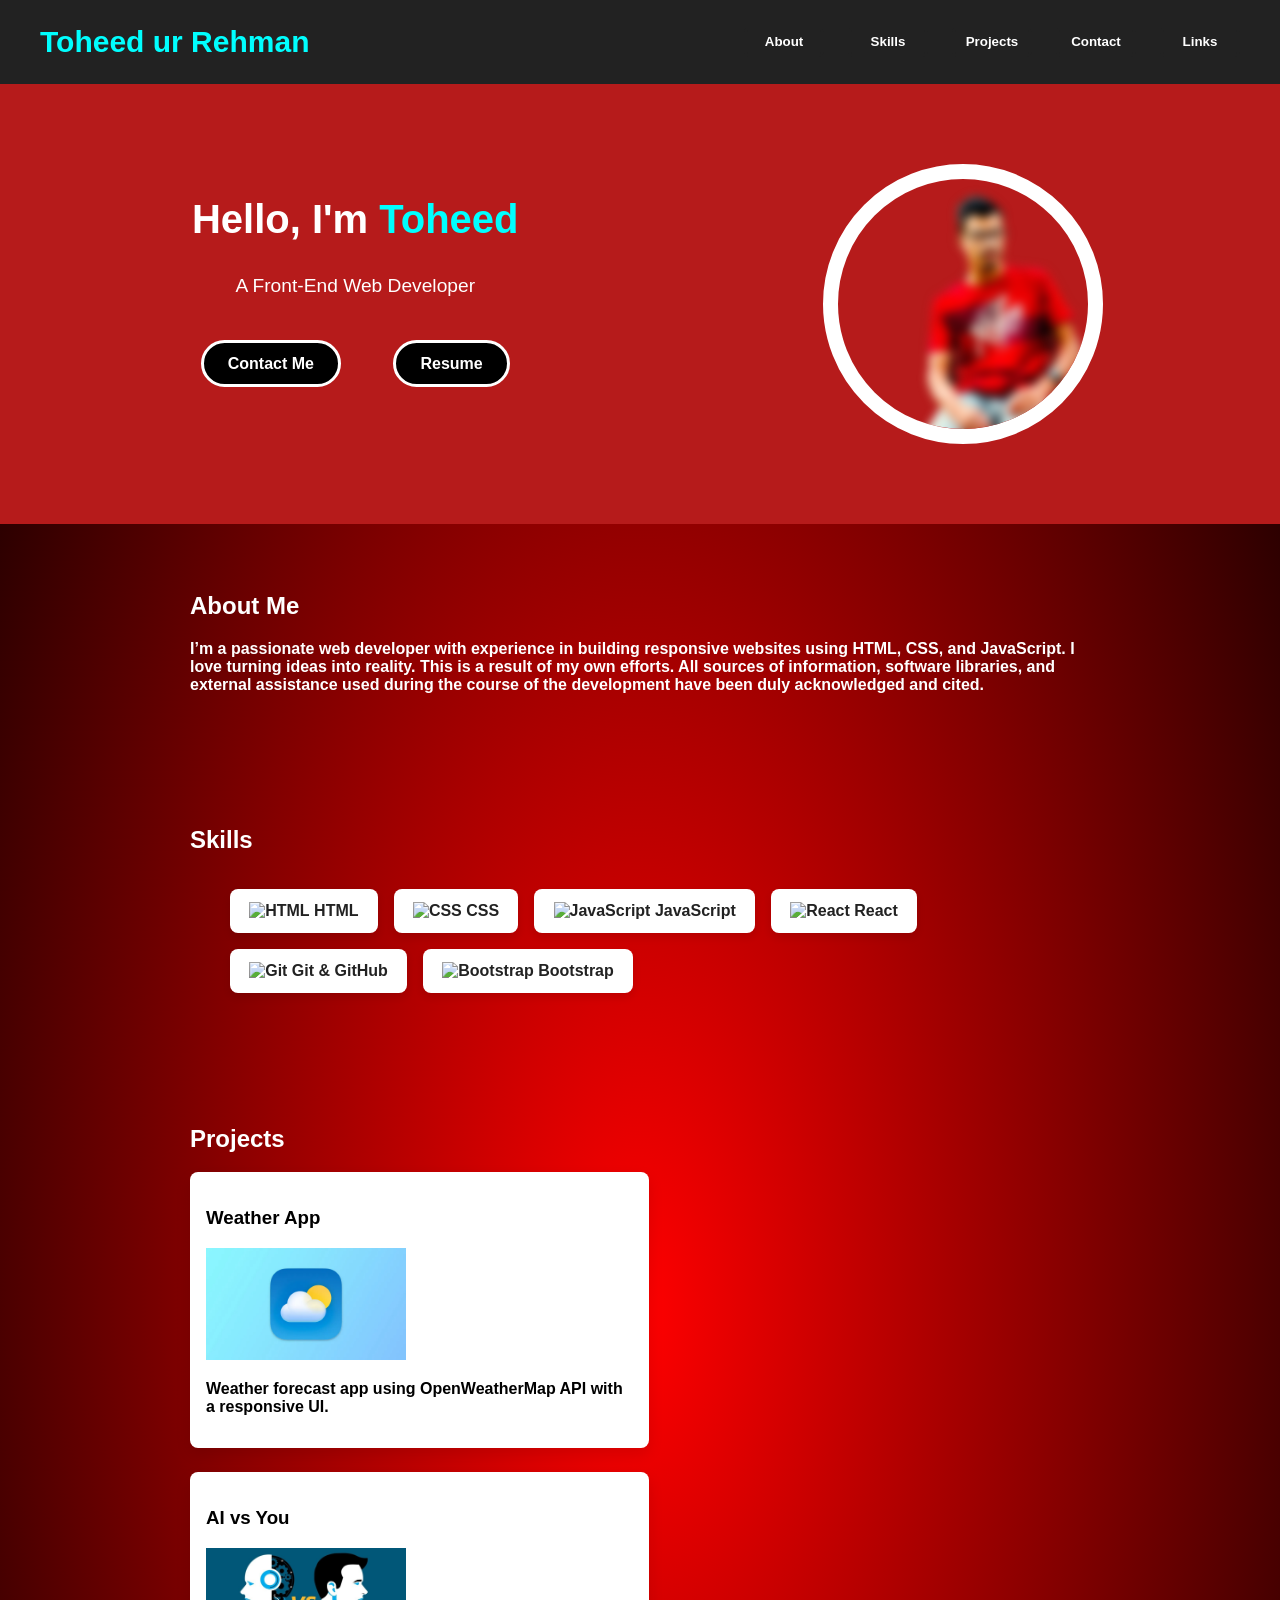
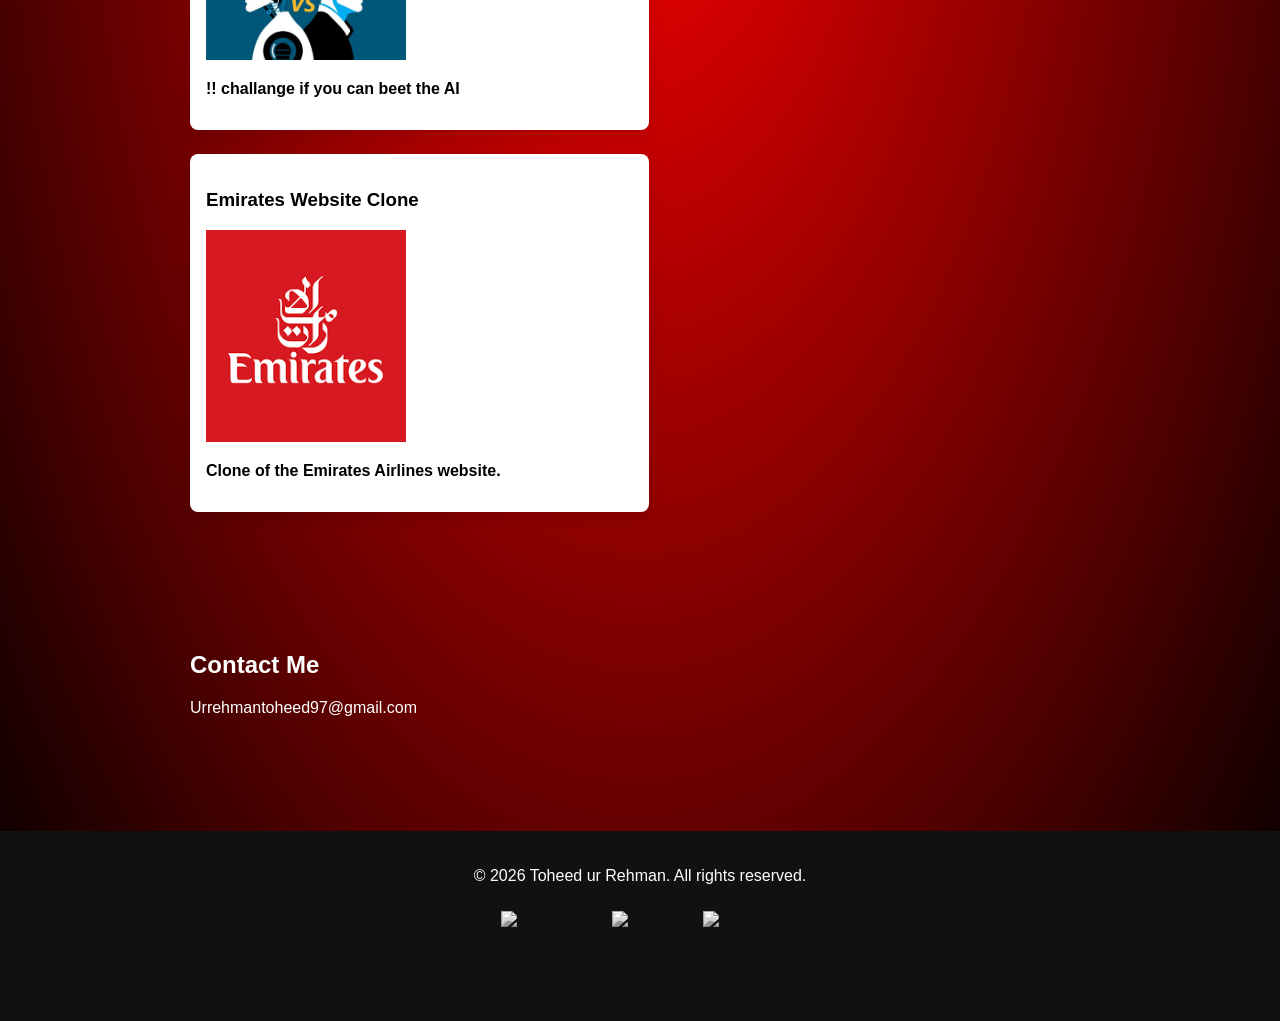
==== portfolio.html @ beaa8ba2 "Portfolio created" ====
<!DOCTYPE html>
<html lang="en">
  <head>
    <meta charset="UTF-8" />
    <link rel="shortcut icon" type="x-icon" href="T-logo.jpg" />
    <meta name="viewport" content="width=device-width, initial-scale=1.0" />
    <link rel="Stylesheet" href="portfolio.css" />
    <title>Toheed-Portfolio</title>
  </head>
  <body>
    <header>
      <nav class="container">
        <h2 class="name">Toheed ur Rehman</h2>
        <ul>
          <li><button onclick="scrollToSection('about')">About</button></li>
          <li>
            <button onclick="scrollToSection('skills')">Skills</button>
          </li>
          <li>
            <button onclick="scrollToSection('projects')">Projects</button>
          </li>
          <li><button onclick="scrollToSection('contact')">Contact</button></li>
          <li>
            <button onclick="scrollToSection('links')">Links</button>
          </li>
        </ul>
      </nav>
    </header>
    <section class="hero fade-in">
      <div class="title">
        <h2>Hello, I'm <span class="highlight">Toheed</span></h2>
        <p>A Front-End Web Developer</p>
        <div class="button-group">
          <button class="cta-button" onclick="scrollToSection('contact')">
            Contact Me
          </button>
          <button
            onclick="window.open('Toheed-Resume.pdf');"
            target="_blank"
            class="resume-button"
          >
            Resume
          </button>
        </div>
      </div>
      <div class="photo-wraper">
        <div class="photo">
          <img src="photo-portfolio-removebg-preview.png" alt="photo" />
        </div>
      </div>
    </section>

    <section id="about" class="section fade-in">
      <h2>About Me</h2>
      <p>
        I’m a passionate web developer with experience in building responsive
        websites using HTML, CSS, and JavaScript. I love turning ideas into
        reality. This is a result of my own efforts. All sources of information,
        software libraries, and external assistance used during the course of
        the development have been duly acknowledged and cited.
      </p>
    </section>
    <section id="skills" class="section fade-in">
      <h2>Skills</h2>
      <ul class="skills-list">
        <li>
          <img
            src="https://cdn.jsdelivr.net/gh/devicons/devicon/icons/html5/html5-original.svg"
            alt="HTML"
            width="40"
          />
          HTML
        </li>
        <li>
          <img
            src="https://cdn.jsdelivr.net/gh/devicons/devicon/icons/css3/css3-original.svg"
            alt="CSS"
            width="40"
          />
          CSS
        </li>
        <li>
          <img
            src="https://cdn.jsdelivr.net/gh/devicons/devicon/icons/javascript/javascript-original.svg"
            alt="JavaScript"
            width="40"
          />
          JavaScript
        </li>
        <li>
          <img
            src="https://cdn.jsdelivr.net/gh/devicons/devicon/icons/react/react-original.svg"
            alt="React"
            width="40"
          />
          React
        </li>
        <li>
          <img
            src="https://cdn.jsdelivr.net/gh/devicons/devicon/icons/git/git-original.svg"
            alt="Git"
            width="40"
          />
          Git & GitHub
        </li>
        <li>
          <img
            src="https://cdn.jsdelivr.net/gh/devicons/devicon/icons/bootstrap/bootstrap-plain.svg"
            alt="Bootstrap"
            width="40"
          />
          Bootstrap
        </li>
      </ul>
    </section>

    <section id="projects" class="section fade-in">
      <h2>Projects</h2>

      <div class="project-card">
        <h3>Weather App</h3>
        <a href="https://fes-official.github.io/weather-app.github.io/">
          <img
            src="Apple-Weather-app.webp"
            alt="Weather App Screenshot"
            width="200"
          />
        </a>
        <p>
          Weather forecast app using OpenWeatherMap API with a responsive UI.
        </p>
      </div>
      <div class="project-card">
        <h3>AI vs You</h3>
        <a href="https://fes-official.github.io/AI-vs-You.github.io/game.html">
          <img src="AI-vs-You.jpg" alt="Weather App Screenshot" width="200" />
        </a>
        <p>!! challange if you can beet the AI</p>
      </div>
      <div class="project-card">
        <h3>Emirates Website Clone</h3>
        <a href="https://fes-official.github.io/Emirates-Clone/Emirates.html">
          <img
            src="logo-emirates.png"
            alt="Emirates Website Clone Screenshot"
            width="200"
          />
        </a>
        <p>Clone of the Emirates Airlines website.</p>
      </div>
    </section>

    <section id="contact" class="section fade-in">
      <h2>Contact Me</h2>
      <p class="email">Urrehmantoheed97@gmail.com</p>
    </section>
    <footer>
      <p>
        &copy; <span class="year"></span> Toheed ur Rehman. All rights reserved.
      </p>
      <section id="links">
        <a
          href="https://www.instagram.com/toheedurrehma/"
          target="_blank"
          class="social-icon"
        >
          <img
            src="https://cdn-icons-png.flaticon.com/512/2111/2111463.png"
            alt="Instagram"
          />
        </a>
        <a
          href="https://github.com/FES-Official"
          target="_blank"
          class="social-icon"
        >
          <img
            src="https://cdn-icons-png.flaticon.com/512/733/733553.png"
            alt="GitHub"
          />
        </a>
        <a
          href="https://www.linkedin.com/in/toheed-ur-rehman-43b91023a/"
          target="_blank"
          class="social-icon"
        >
          <img
            src="https://cdn-icons-png.flaticon.com/512/174/174857.png"
            alt="LinkedIn"
          />
        </a>
      </section>
    </footer>
  </body>
  <script src="Portfolio.js"></script>
</html>
---- portfolio.css ----
/* General Styling */
body {
  margin: 0;
  padding: 0;
  font-family: "Segoe UI", sans-serif;
  background: radial-gradient(red, black);
  color: white;
  scroll-behavior: smooth;
}

.container {
  max-width: 1200px;
  margin: auto;
  padding: 0 1rem;
}
.container .name {
  font-size: 30px;
  color: aqua;
}
header {
  background: #222;
  color: #fff;
}
.photo img {
  width: 100%;
  height: 100%;
  object-fit: cover;
  filter: blur(5px);
  transition: all 0.5s ease;
}
#about p {
  font-weight: 600;
}
.photo img:hover {
  transform: scale(1.1);
  filter: blur(0px) brightness(110%) drop-shadow(1px 1px 10px white);
}
.photo-wraper {
  width: 250px;
  height: 250px;
  border: 15px solid white;
  overflow: hidden;
  border-radius: 50%;
  position: relative;
}

nav {
  display: flex;
  justify-content: space-between;
  align-items: center;
}

nav ul {
  display: flex;
  gap: 1.5rem;
  list-style: none;
}
nav ul li button {
  width: 80px;
  height: 30px;
  background-color: #222;
  border: 3px solid #222;
  border-radius: 5px;
  cursor: pointer;
  color: white;
  transition: all 0.5s ease;
  font-weight: 550;
}
nav ul li button:hover {
  border-bottom: 3px solid red;
}

nav a:hover {
  color: #61dafb;
}

/* Hero Section */
.hero {
  text-align: center;
  padding: 5rem 2rem;
  display: flex;
  justify-content: space-around;
  background: #b61b1b;
  color: white;
}

.hero h2 {
  font-size: 2.5rem;
  animation: fadeUp 1s ease-out;
}

.highlight {
  color: aqua;
}

.hero p {
  font-size: 1.2rem;
  margin-top: 0.5rem;
}

.hero button {
  margin: 1.5rem;
  padding: 0.7rem 1.5rem;
  background: black;
  border: 3px solid white;
  color: white;
  font-weight: 600;
  border-radius: 30px;
  font-size: 1rem;
  cursor: pointer;
  position: relative;
  overflow: hidden;
  transition: all 0.5s ease;
}
.cta-button {
  z-index: 1;
}
.cta-button::before {
  content: "";
  width: 0%;
  height: 100%;
  position: absolute;
  top: 0px;
  left: 0px;
  background-color: white;
  transition: all 0.5s ease;
  z-index: -1;
}
.cta-button::after {
  content: "";
  width: 0%;
  height: 100%;
  position: absolute;
  top: 0px;
  right: 0px;
  background-color: white;
  transition: all 0.5s ease;
  z-index: -1;
}
.cta-button:hover {
  color: black;
}
.hero button:hover::before {
  width: 50%;
}
.hero button:hover::after {
  width: 50%;
}
.resume-button {
  position: relative;
  z-index: 1;
}
.resume-button:hover {
  color: black;
}
.resume-button::before {
  content: "";
  width: 0%;
  height: 100%;
  position: absolute;
  top: 0px;
  left: 0px;
  background-color: white;
  transition: all 0.5s ease;
  z-index: -1;
}
.resume-button::after {
  content: "";
  width: 0%;
  height: 100%;
  position: absolute;
  top: 0px;
  right: 0px;
  background-color: white;
  transition: all 0.5s ease;
  z-index: -1;
}
.resume-button:hover::before {
  width: 50%;
}
.resume-button:hover::after {
  width: 50%;
}
/* Sections */
.section {
  padding: 3rem 2rem;
  max-width: 900px;
  margin: auto;
}

/* Skills */
.skills-list {
  display: flex;
  flex-wrap: wrap;
  gap: 1rem;
  padding-top: 1rem;
}

.footer-links {
  margin-bottom: 15px;
}

.footer-links h3 {
  margin-bottom: 10px;
}
.footer-links ul {
  list-style: none;
  padding: 0;
}

.footer-links ul li {
  display: inline;
  margin: 0 10px;
}

.footer-links ul li a {
  color: #00bcd4;
  text-decoration: none;
}

.footer-links ul li a:hover {
  text-decoration: underline;
}
.skills-list li {
  background: #fff;
  box-shadow: 0 4px 8px rgba(0, 0, 0, 0.1);
  padding: 0.8rem 1.2rem;
  font-weight: 600;
  color: #222;
  list-style-type: none;
  border-radius: 8px;
  transition: transform 0.3s;
}

.skills-list li:hover {
  transform: scale(1.1);
}

/* Projects */
.project-card {
  background: white;
  width: 427px;
  color: black;
  margin-bottom: 1.5rem;
  padding: 1rem;
  border-radius: 8px;
  box-shadow: 0 6px 15px rgba(0, 0, 0, 0.1);
  transition: transform 0.4s;
}
.project-card p {
  font-weight: 600;
}
.project-card:hover {
  transform: translateY(-5px);
}

/* Contact */
.email-button {
  display: inline-block;
  padding: 12px 24px;
  background: linear-gradient(135deg, #6e8efb, #a777e3);
  color: white;
  font-size: 1.1rem;
  text-decoration: none;
  border-radius: 8px;
  box-shadow: 0 4px 15px rgba(0, 0, 0, 0.2);
  transition: transform 0.3s ease, box-shadow 0.3s ease;
  animation: pulse 2s infinite;
}
@keyframes pulse {
  0% {
    transform: scale(1);
    box-shadow: 0 0 0 0 rgba(167, 119, 227, 0.7);
  }
  70% {
    transform: scale(1.05);
    box-shadow: 0 0 0 10px rgba(167, 119, 227, 0);
  }
  100% {
    transform: scale(1);
    box-shadow: 0 0 0 0 rgba(167, 119, 227, 0);
  }
}
.email-button:hover {
  transform: scale(1.05);
  box-shadow: 0 6px 20px rgba(0, 0, 0, 0.3);
}

@keyframes bounce {
  0%,
  100% {
    transform: translateY(0);
  }
  50% {
    transform: translateY(-8px);
  }
}

/* Footer */
footer {
  text-align: center;
  height: 150px;
  padding: 20px;
  background-color: #111;
  color: #fff;
  margin-top: 50px;
}

.links {
  margin-top: 10px;
  display: flex;
  justify-content: center;
  gap: 20px;
}
.links a {
  text-decoration: none;
}
.social-icon img {
  width: 30px;
  height: 30px;
  margin: 10px;
  transition: transform 0.3s ease, filter 0.3s ease;
  filter: grayscale(100%);
}
.social-icon {
  color: transparent;
}
.social-icon:hover img {
  transform: scale(1.2);
  filter: grayscale(0%) drop-shadow(0 0 5px rgba(255, 255, 255, 0.6));
}

/* Animations */

.fade-in {
  opacity: 0;
  transform: translateY(20px);
  animation: fadeIn 1s ease-out forwards;
  animation-delay: 0.2s;
}

@keyframes fadeIn {
  to {
    opacity: 1;
    transform: translateY(0);
  }
}

@keyframes fadeUp {
  from {
    opacity: 0;
    transform: translateY(40px);
  }
  to {
    opacity: 1;
    transform: translateY(0);
  }
}
/* ------------------------------------------Responcive------------------------------------------ */
@media (max-width: 680px) {
  nav ul {
    display: block;
  }
  .hero {
    display: block;
  }
  .title {
    position: relative;
    top: -74px;
  }
  .photo-wraper {
    left: auto;
  }
  .project-card {
    width: auto;
  }
}
@media (max-width: 768px) {
  nav ul {
    flex-direction: column;
    align-items: flex-start;
    gap: 0.5rem;
  }

  .hero {
    flex-direction: column-reverse;
    text-align: center;
  }

  .photo-wraper {
    text-align: center;
  }

  .title h2 {
    font-size: 1.5rem;
  }
}

@media (max-width: 480px) {
  nav ul {
    align-items: center;
  }

  .skills-list {
    grid-template-columns: repeat(auto-fit, minmax(100px, 1fr));
  }

  input,
  textarea {
    font-size: 1rem;
  }

  button {
    font-size: 1rem;
  }
}
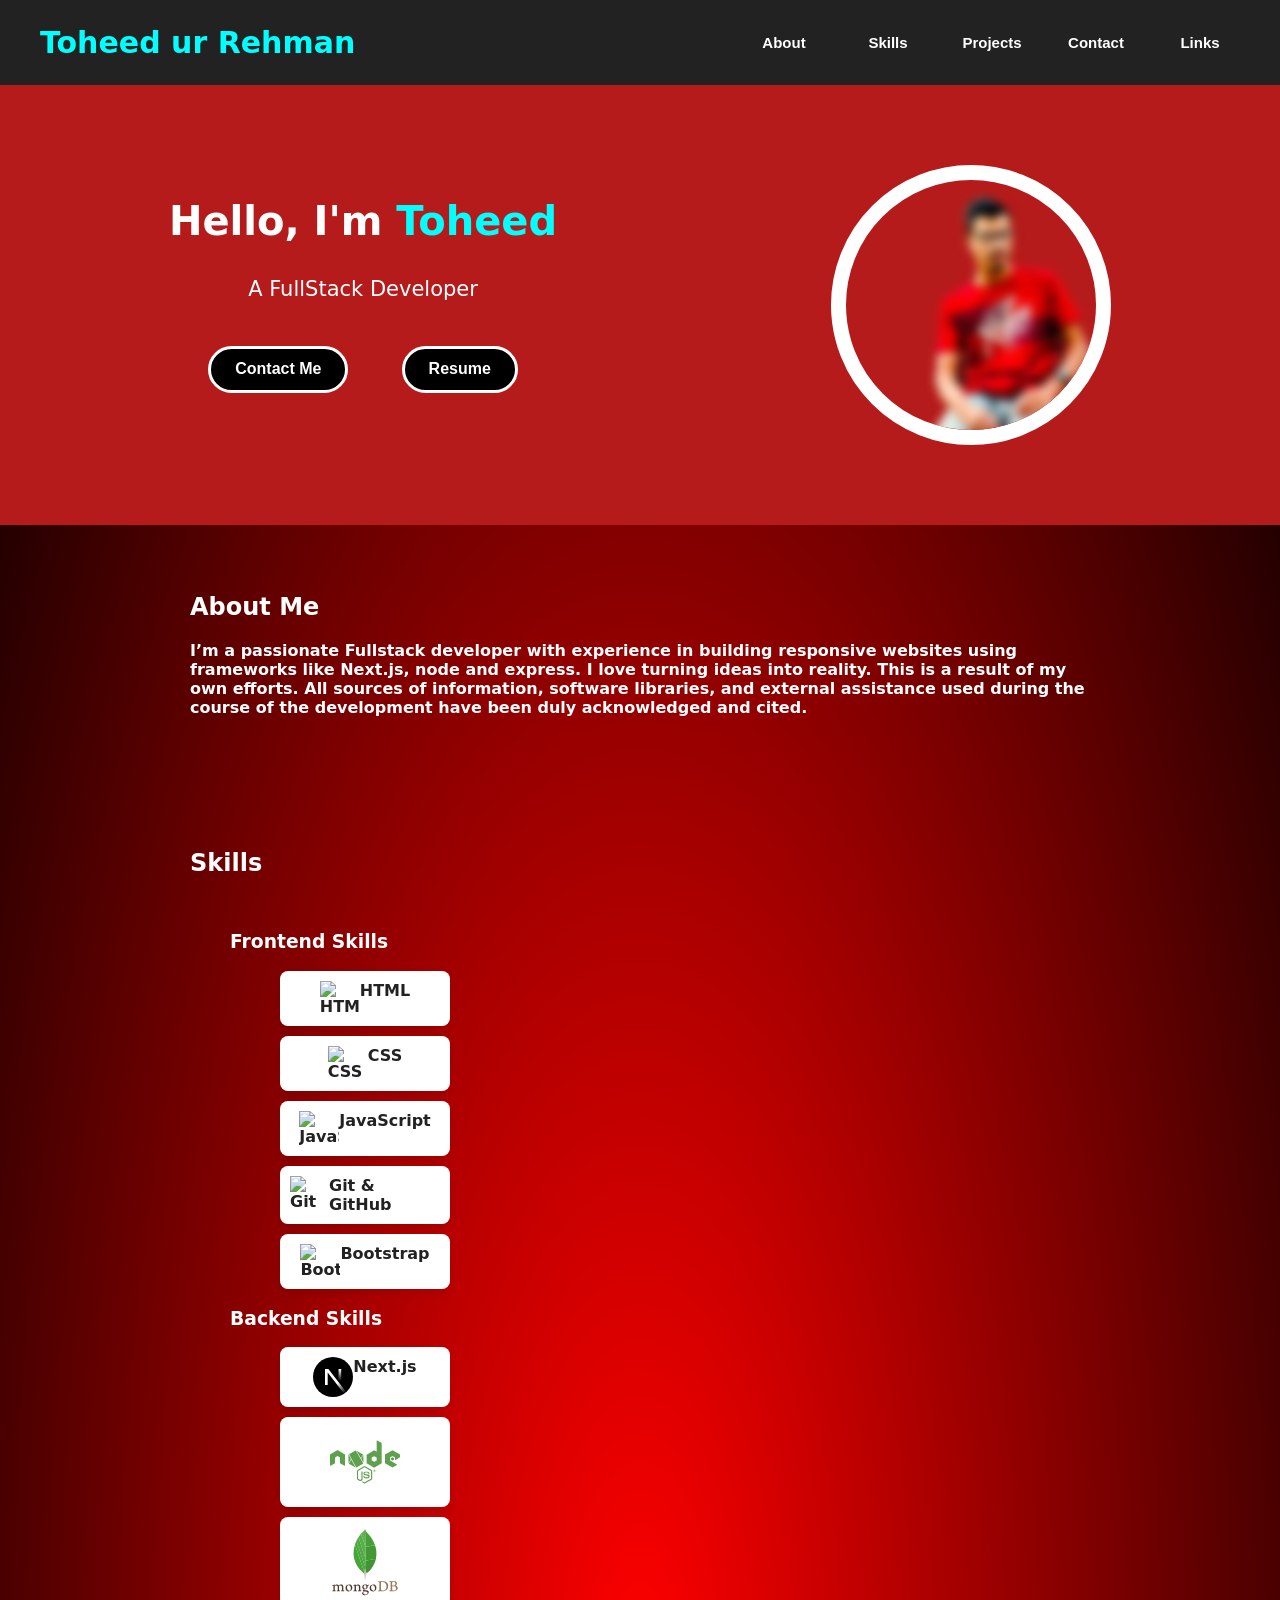
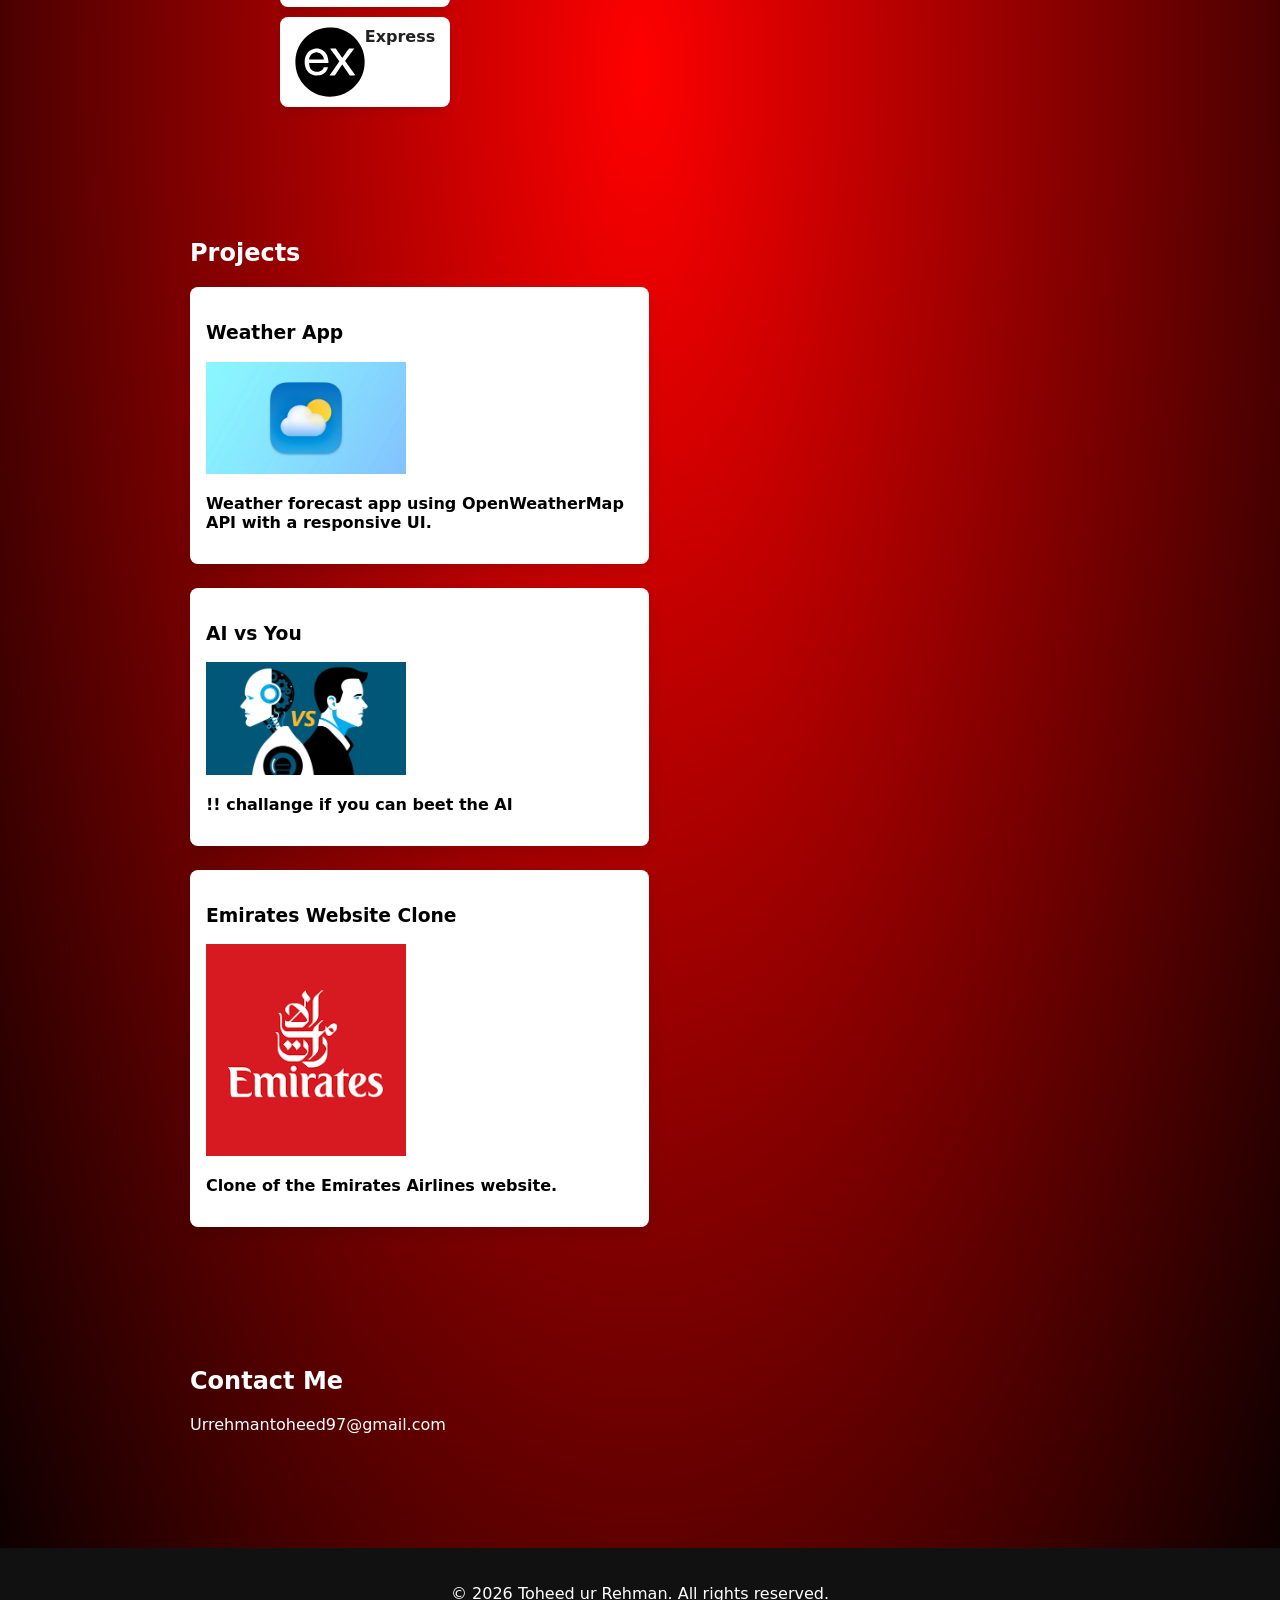
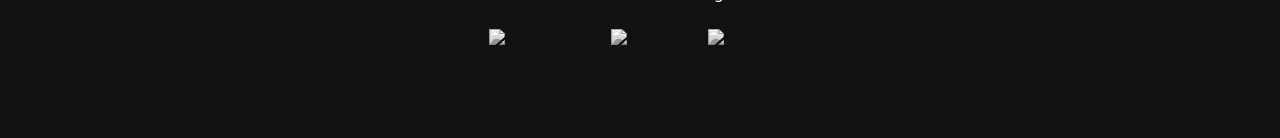
==== commit f16ed8bb: "converted frontend to Fullstack" ====
--- a/portfolio.html
+++ b/portfolio.html
@@ -2,7 +2,7 @@
 <html lang="en">
   <head>
     <meta charset="UTF-8" />
-    <link rel="shortcut icon" type="x-icon" href="T-logo.jpg" />
+    <link rel="shortcut icon" type="x-icon" href="T-logo.jpeg" />
     <meta name="viewport" content="width=device-width, initial-scale=1.0" />
     <link rel="Stylesheet" href="portfolio.css" />
     <title>Toheed-Portfolio</title>
@@ -29,7 +29,7 @@
     <section class="hero fade-in">
       <div class="title">
         <h2>Hello, I'm <span class="highlight">Toheed</span></h2>
-        <p>A Front-End Web Developer</p>
+        <p>A FullStack Developer</p>
         <div class="button-group">
           <button class="cta-button" onclick="scrollToSection('contact')">
             Contact Me
@@ -53,64 +53,78 @@
     <section id="about" class="section fade-in">
       <h2>About Me</h2>
       <p>
-        I’m a passionate web developer with experience in building responsive
-        websites using HTML, CSS, and JavaScript. I love turning ideas into
-        reality. This is a result of my own efforts. All sources of information,
-        software libraries, and external assistance used during the course of
-        the development have been duly acknowledged and cited.
+        I’m a passionate Fullstack developer with experience in building
+        responsive websites using frameworks like Next.js, node and express. I
+        love turning ideas into reality. This is a result of my own efforts. All
+        sources of information, software libraries, and external assistance used
+        during the course of the development have been duly acknowledged and
+        cited.
       </p>
     </section>
     <section id="skills" class="section fade-in">
       <h2>Skills</h2>
       <ul class="skills-list">
-        <li>
-          <img
-            src="https://cdn.jsdelivr.net/gh/devicons/devicon/icons/html5/html5-original.svg"
-            alt="HTML"
-            width="40"
-          />
-          HTML
-        </li>
-        <li>
-          <img
-            src="https://cdn.jsdelivr.net/gh/devicons/devicon/icons/css3/css3-original.svg"
-            alt="CSS"
-            width="40"
-          />
-          CSS
-        </li>
-        <li>
-          <img
-            src="https://cdn.jsdelivr.net/gh/devicons/devicon/icons/javascript/javascript-original.svg"
-            alt="JavaScript"
-            width="40"
-          />
-          JavaScript
-        </li>
-        <li>
-          <img
-            src="https://cdn.jsdelivr.net/gh/devicons/devicon/icons/react/react-original.svg"
-            alt="React"
-            width="40"
-          />
-          React
-        </li>
-        <li>
-          <img
-            src="https://cdn.jsdelivr.net/gh/devicons/devicon/icons/git/git-original.svg"
-            alt="Git"
-            width="40"
-          />
-          Git & GitHub
-        </li>
-        <li>
-          <img
-            src="https://cdn.jsdelivr.net/gh/devicons/devicon/icons/bootstrap/bootstrap-plain.svg"
-            alt="Bootstrap"
-            width="40"
-          />
-          Bootstrap
-        </li>
+        <h3>Frontend Skills</h3>
+        <ul>
+          <li>
+            <img
+              src="https://cdn.jsdelivr.net/gh/devicons/devicon/icons/html5/html5-original.svg"
+              alt="HTML"
+              width="40"
+            />
+            HTML
+          </li>
+          <li>
+            <img
+              src="https://cdn.jsdelivr.net/gh/devicons/devicon/icons/css3/css3-original.svg"
+              alt="CSS"
+              width="40"
+            />
+            CSS
+          </li>
+          <li>
+            <img
+              src="https://cdn.jsdelivr.net/gh/devicons/devicon/icons/javascript/javascript-original.svg"
+              alt="JavaScript"
+              width="40"
+            />
+            JavaScript
+          </li>
+
+          <li>
+            <img
+              src="https://cdn.jsdelivr.net/gh/devicons/devicon/icons/git/git-original.svg"
+              alt="Git"
+              width="40"
+            />
+            Git & GitHub
+          </li>
+          <li>
+            <img
+              src="https://cdn.jsdelivr.net/gh/devicons/devicon/icons/bootstrap/bootstrap-plain.svg"
+              alt="Bootstrap"
+              width="40"
+            />
+            Bootstrap
+          </li>
+        </ul>
+        <h3>Backend Skills</h3>
+        <ul>
+          <li>
+            <img src="nextjs-original.svg" alt="Next.js" width="40" />
+            Next.js
+          </li>
+          <li>
+            <img src="nodejs-original-wordmark.svg" alt="Node.js" width="70" />
+          </li>
+          <li>
+            <img src="mongodb-original.svg" alt="Mongodb" width="70" />
+          </li>
+          <li>
+            <img src="express-original.svg" alt="Bootstrap" width="70" />
+            Express
+          </li>
+        </ul>
       </ul>
     </section>
 
--- a/portfolio.css
+++ b/portfolio.css
@@ -2,7 +2,8 @@
 body {
   margin: 0;
   padding: 0;
-  font-family: "Segoe UI", sans-serif;
+  font-family: system-ui, -apple-system, BlinkMacSystemFont, "Segoe UI", Roboto,
+    Oxygen, Ubuntu, Cantarell, "Open Sans", "Helvetica Neue", sans-serif;
   background: radial-gradient(red, black);
   color: white;
   scroll-behavior: smooth;
@@ -61,13 +62,14 @@
   background-color: #222;
   border: 3px solid #222;
   border-radius: 5px;
+  font-size: 15px;
   cursor: pointer;
   color: white;
   transition: all 0.5s ease;
   font-weight: 550;
 }
 nav ul li button:hover {
-  border-bottom: 3px solid red;
+  border-bottom: 3px solid rgb(0, 255, 242);
 }
 
 nav a:hover {
@@ -94,8 +96,8 @@
 }
 
 .hero p {
-  font-size: 1.2rem;
   margin-top: 0.5rem;
+  font-size: 21px;
 }
 
 .hero button {
@@ -190,7 +192,6 @@
 
 /* Skills */
 .skills-list {
-  display: flex;
   flex-wrap: wrap;
   gap: 1rem;
   padding-top: 1rem;
@@ -223,9 +224,14 @@
 }
 .skills-list li {
   background: #fff;
+  display: flex;
+  justify-content: center;
   box-shadow: 0 4px 8px rgba(0, 0, 0, 0.1);
-  padding: 0.8rem 1.2rem;
+  padding: 10px;
+  margin: 10px;
   font-weight: 600;
+  width: 150px;
+  height: auto;
   color: #222;
   list-style-type: none;
   border-radius: 8px;
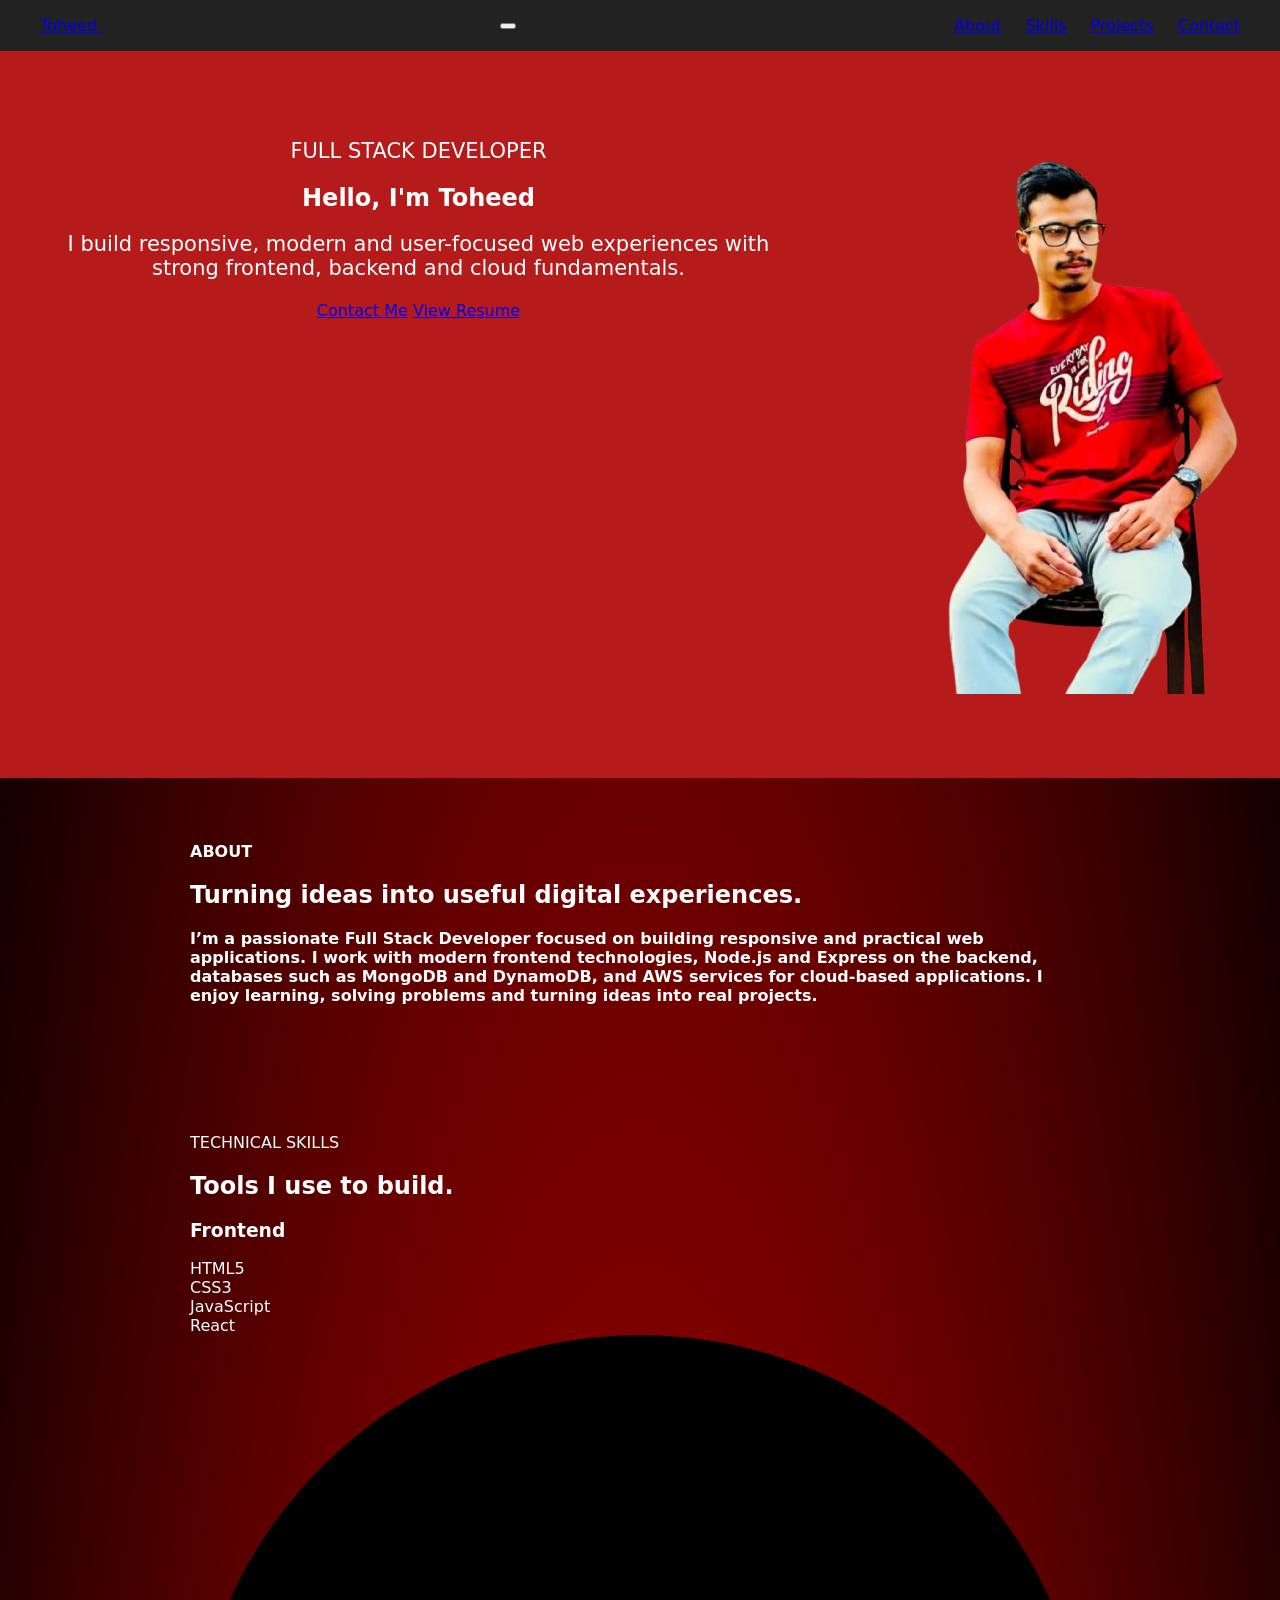
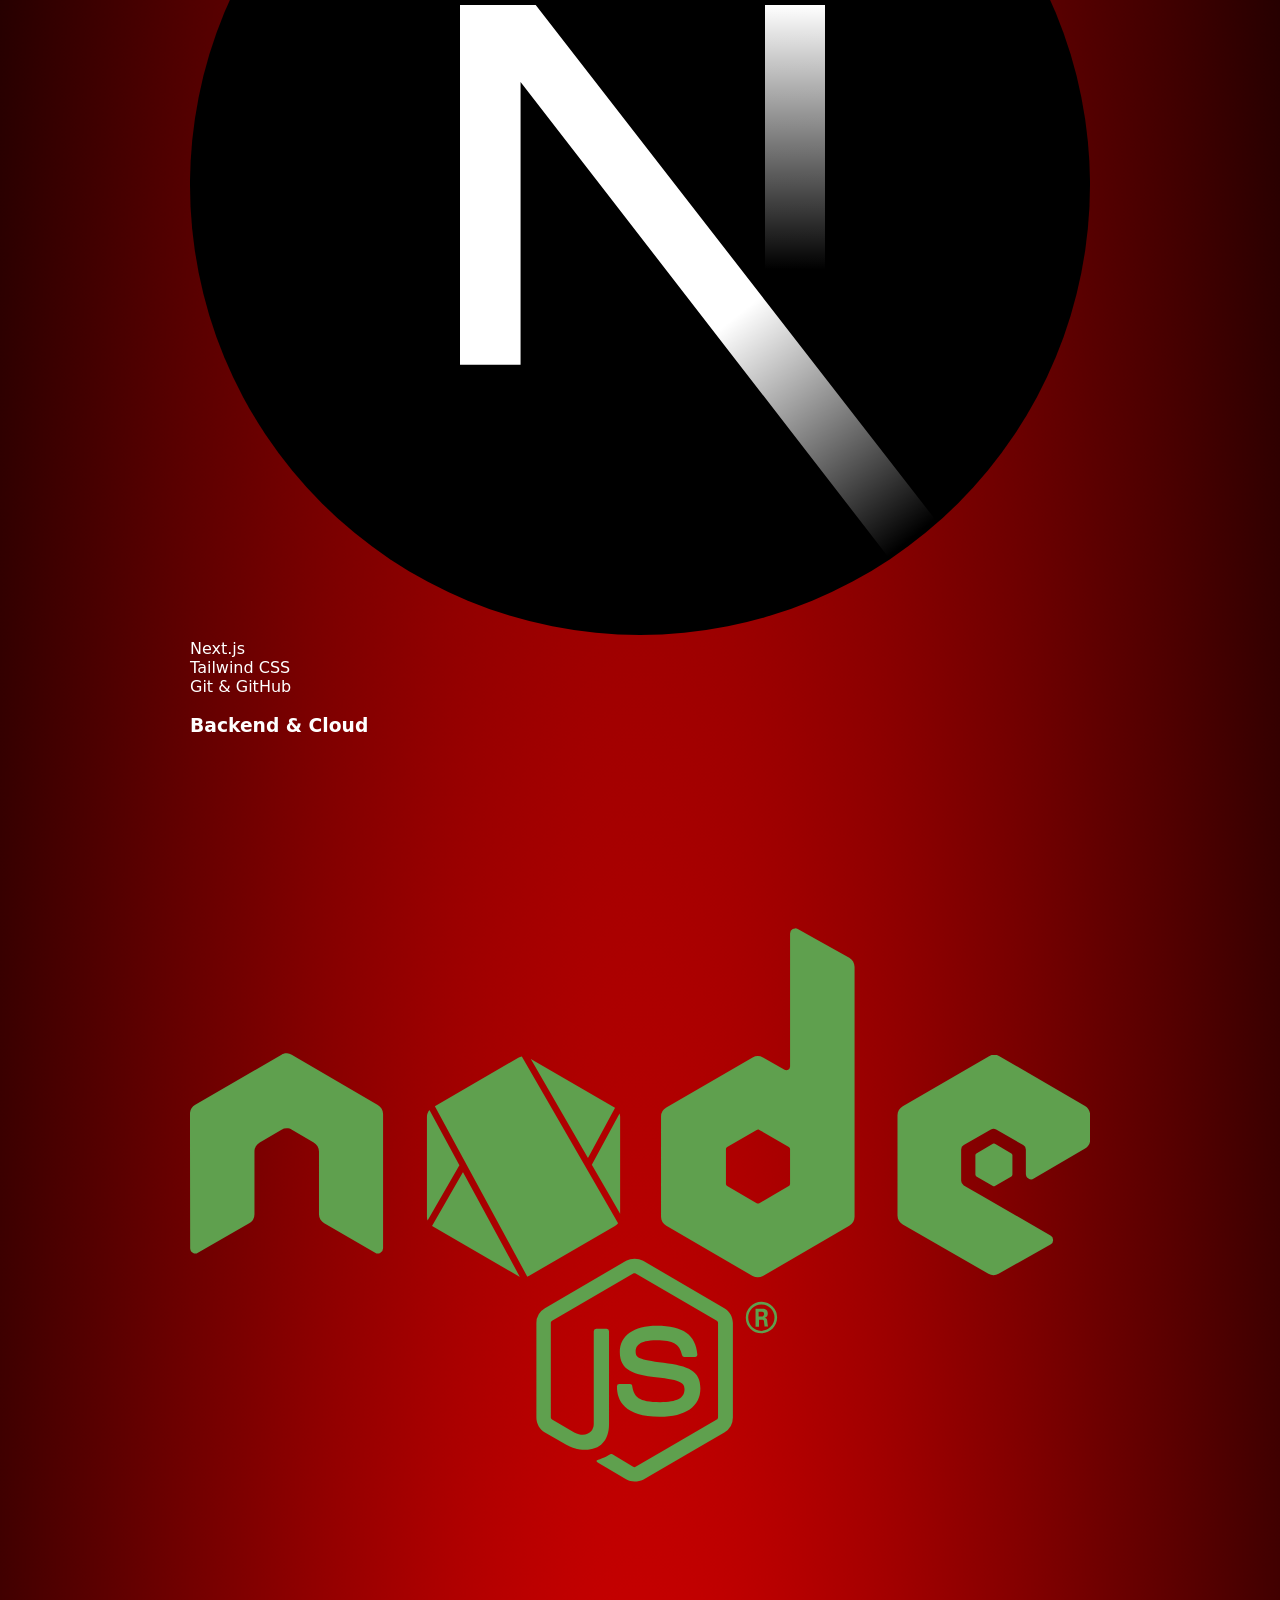
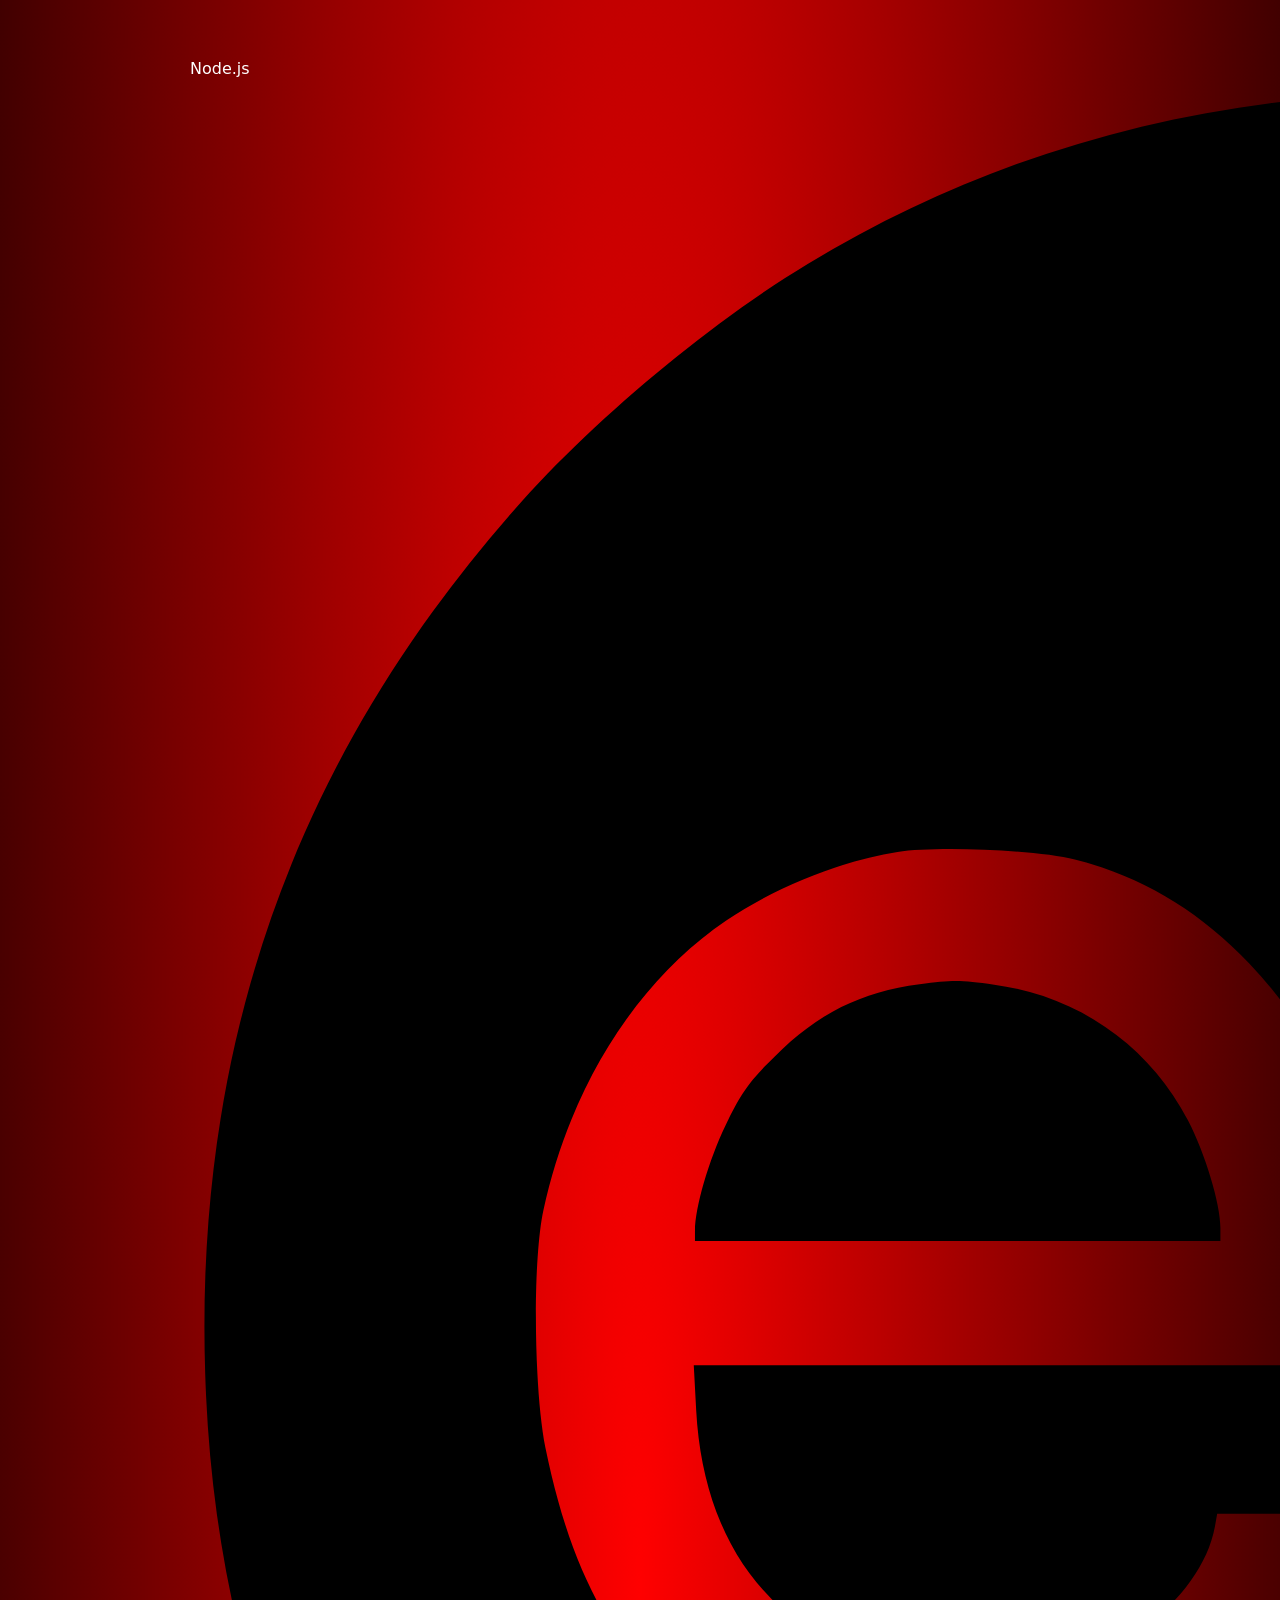
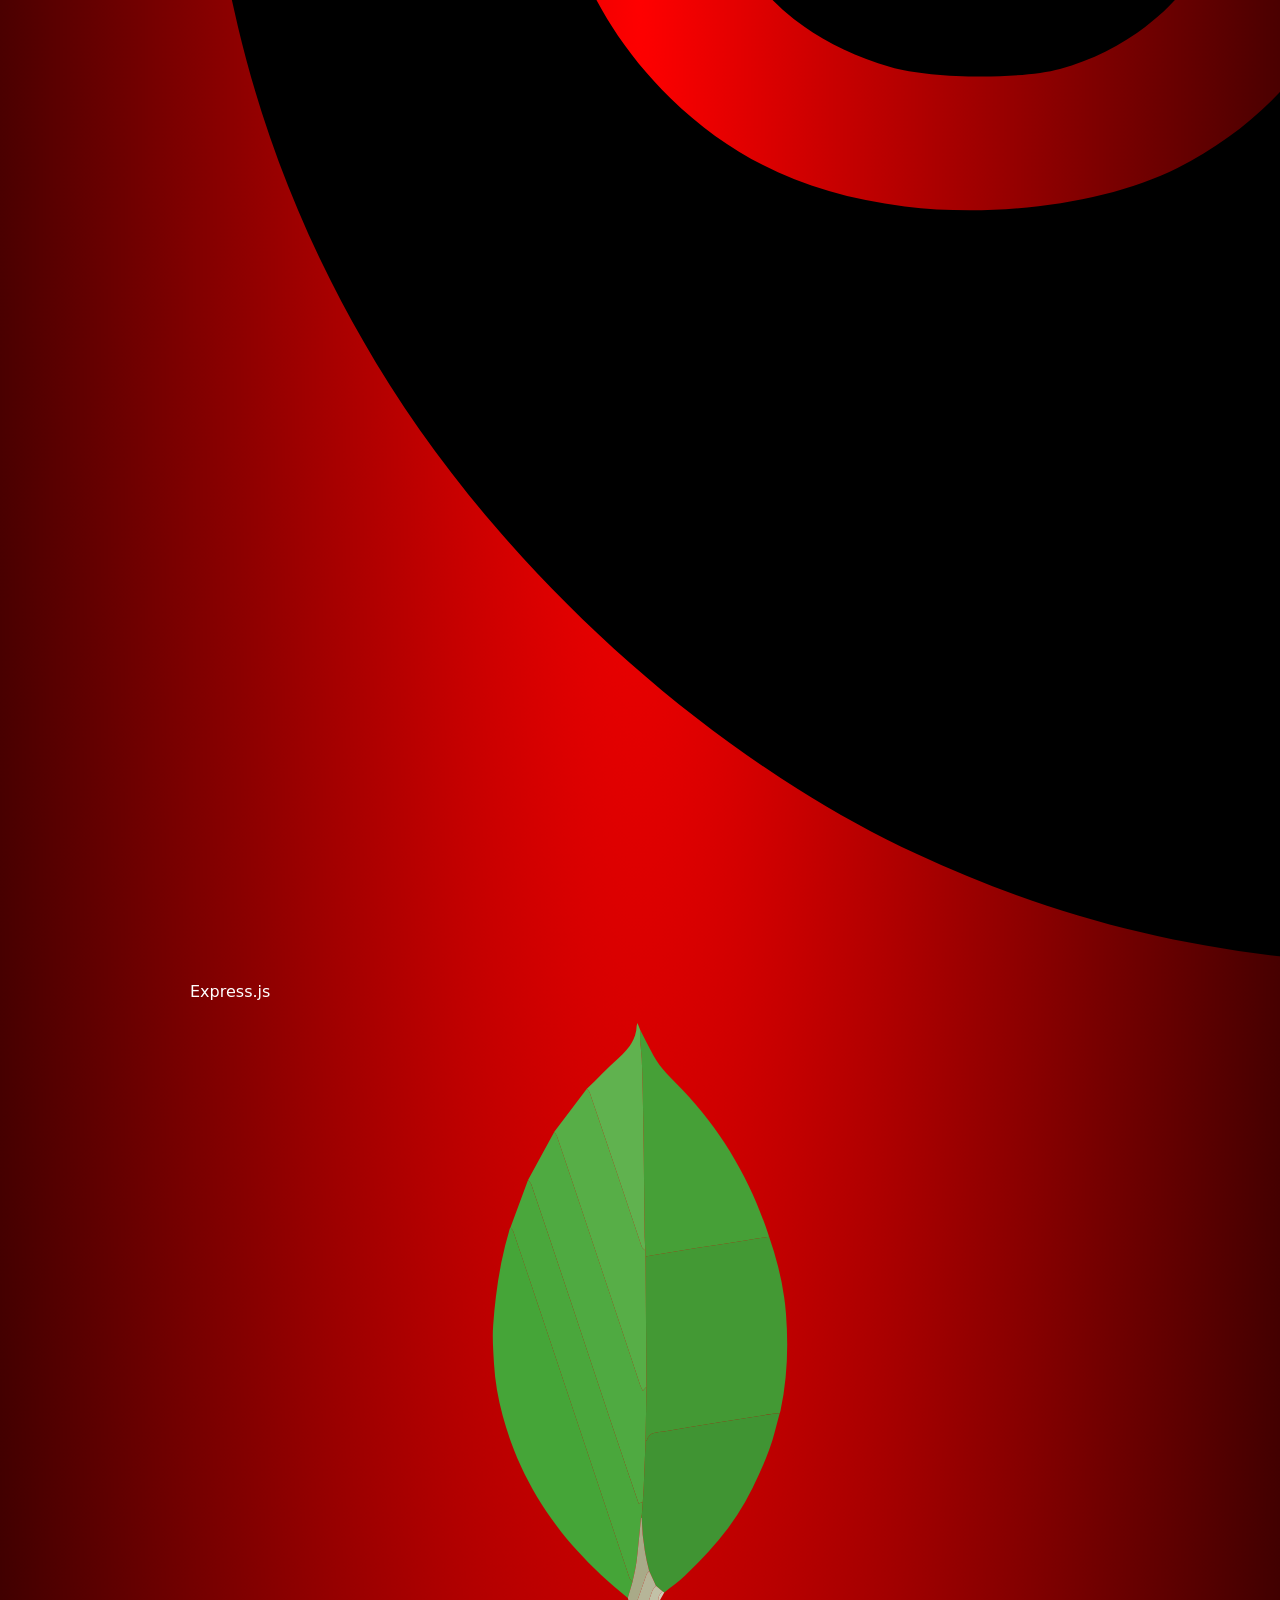
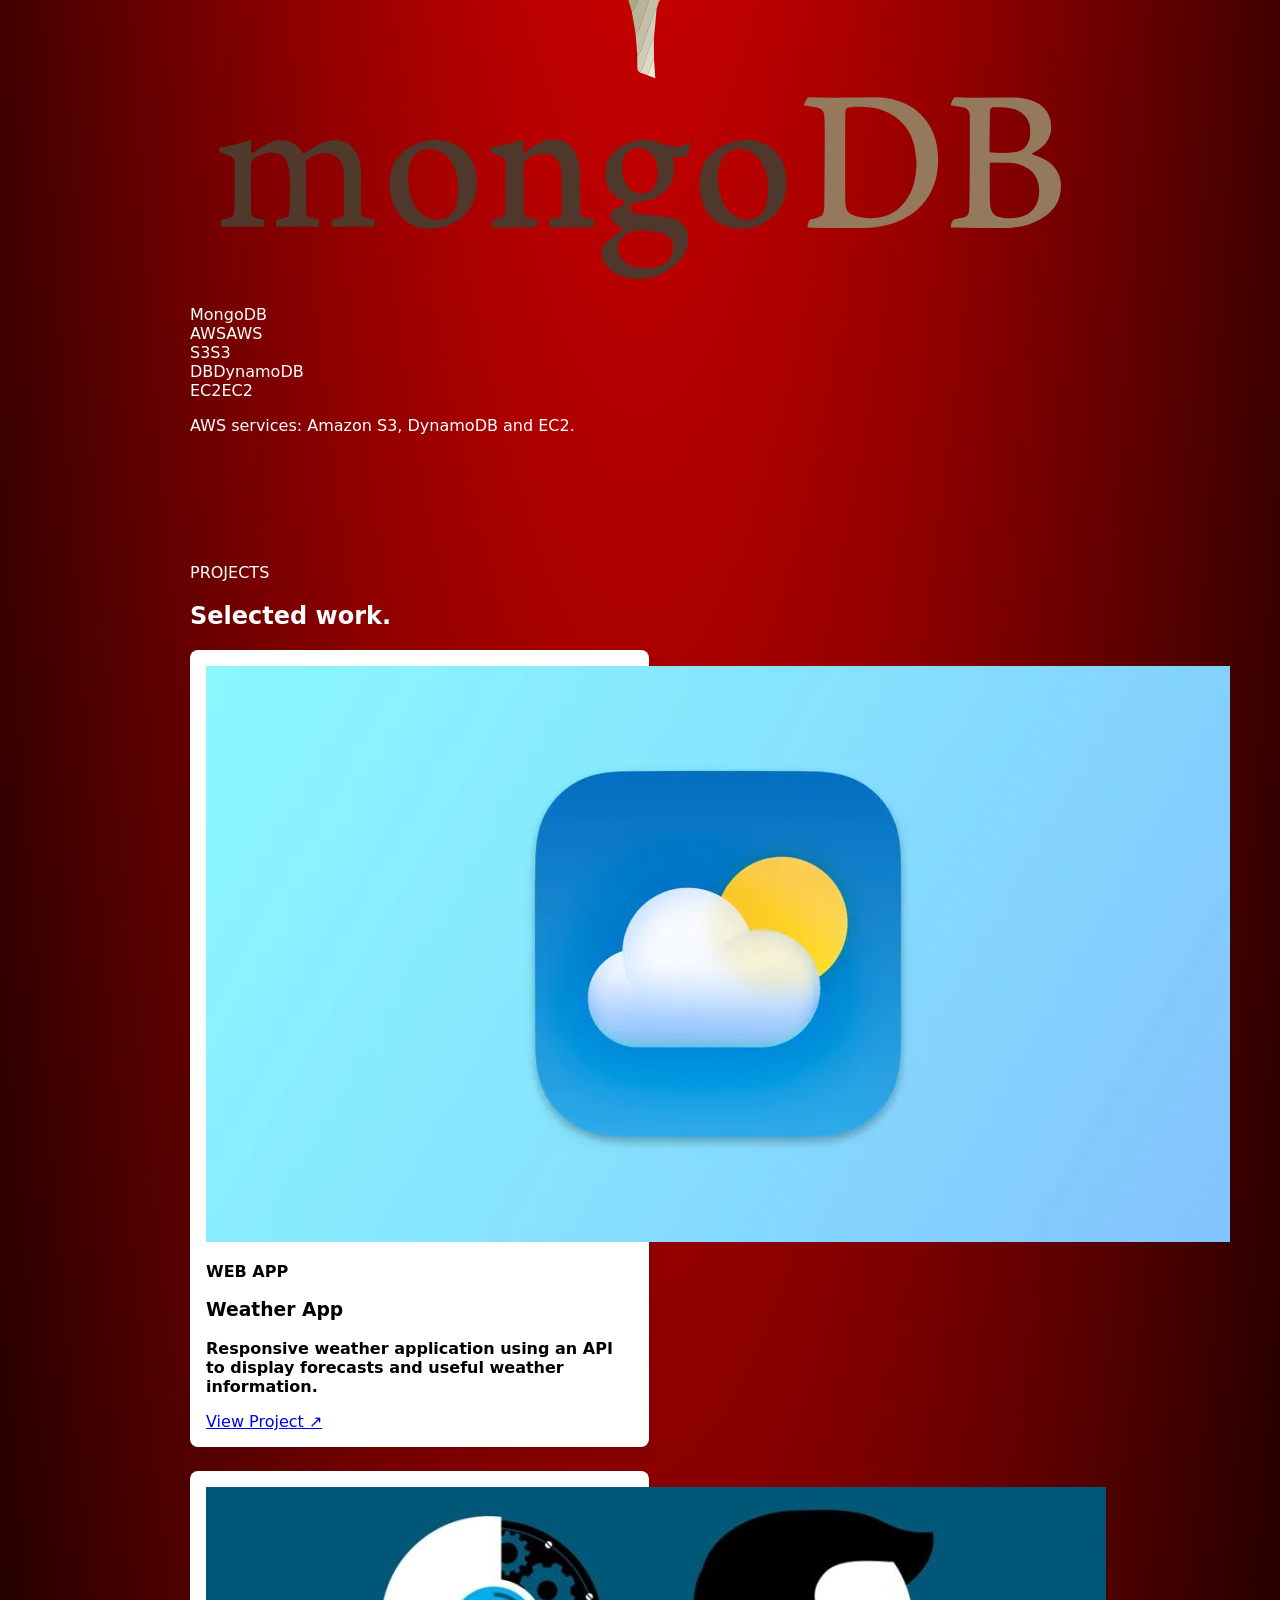
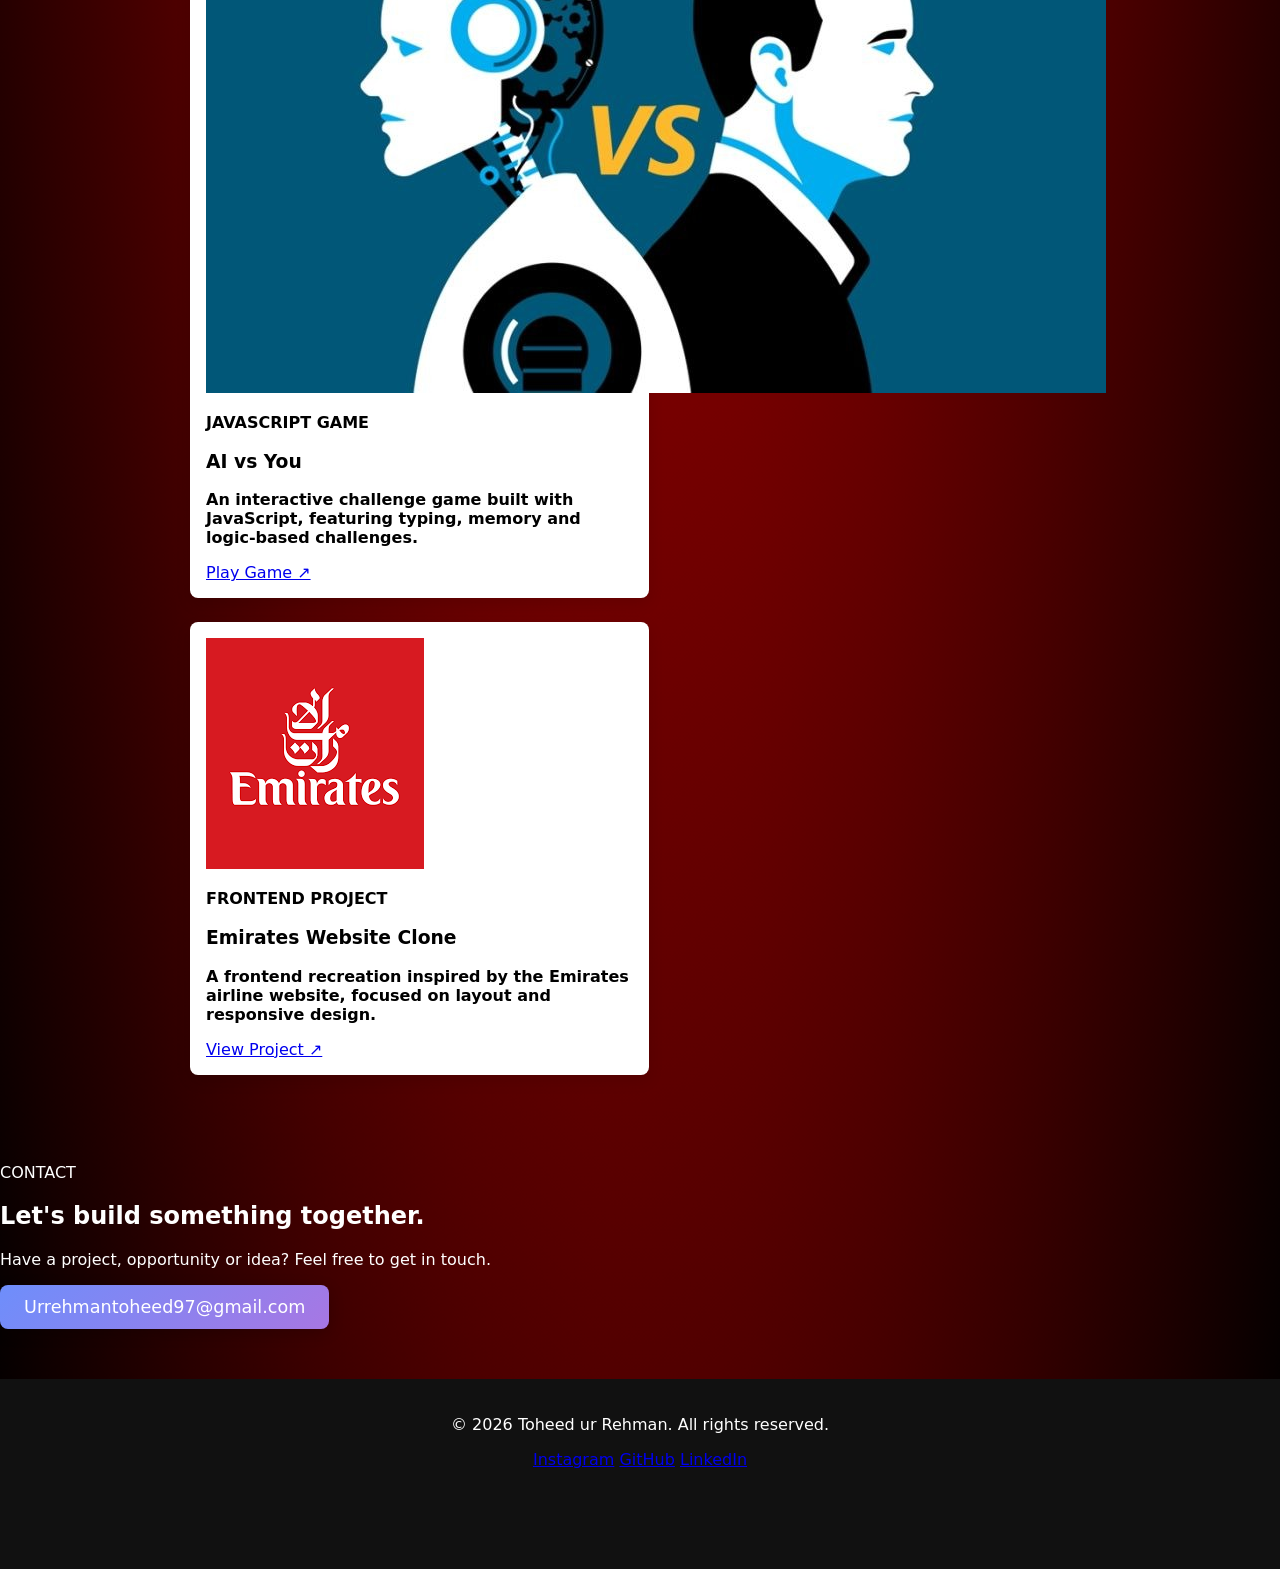
==== commit 6c9e6f0b: "Improve portfolio structure and update skills" ====
--- a/portfolio.html
+++ b/portfolio.html
@@ -2,209 +2,156 @@
 <html lang="en">
   <head>
     <meta charset="UTF-8" />
-    <link rel="shortcut icon" type="x-icon" href="T-logo.jpeg" />
     <meta name="viewport" content="width=device-width, initial-scale=1.0" />
-    <link rel="Stylesheet" href="portfolio.css" />
-    <title>Toheed-Portfolio</title>
+    <meta name="description" content="Toheed ur Rehman — Full Stack Developer portfolio showcasing frontend, backend, AWS and web development projects." />
+    <meta name="theme-color" content="#0b0f19" />
+    <link rel="icon" type="image/jpeg" href="T-logo.jpeg" />
+    <link rel="preconnect" href="https://fonts.googleapis.com" />
+    <link rel="preconnect" href="https://fonts.gstatic.com" crossorigin />
+    <link href="https://fonts.googleapis.com/css2?family=Inter:wght@400;500;600;700;800&display=swap" rel="stylesheet" />
+    <link rel="stylesheet" href="portfolio.css" />
+    <title>Toheed ur Rehman | Full Stack Developer</title>
   </head>
+
   <body>
-    <header>
-      <nav class="container">
-        <h2 class="name">Toheed ur Rehman</h2>
-        <ul>
-          <li><button onclick="scrollToSection('about')">About</button></li>
-          <li>
-            <button onclick="scrollToSection('skills')">Skills</button>
-          </li>
-          <li>
-            <button onclick="scrollToSection('projects')">Projects</button>
-          </li>
-          <li><button onclick="scrollToSection('contact')">Contact</button></li>
-          <li>
-            <button onclick="scrollToSection('links')">Links</button>
-          </li>
+    <header class="site-header">
+      <nav class="container nav" aria-label="Main navigation">
+        <a class="brand" href="#home" aria-label="Toheed ur Rehman home">Toheed<span>.</span></a>
+        <button class="menu-toggle" type="button" aria-label="Open navigation" aria-expanded="false" aria-controls="nav-links">
+          <span></span><span></span><span></span>
+        </button>
+        <ul id="nav-links" class="nav-links">
+          <li><a href="#about">About</a></li>
+          <li><a href="#skills">Skills</a></li>
+          <li><a href="#projects">Projects</a></li>
+          <li><a href="#contact">Contact</a></li>
         </ul>
       </nav>
     </header>
-    <section class="hero fade-in">
-      <div class="title">
-        <h2>Hello, I'm <span class="highlight">Toheed</span></h2>
-        <p>A FullStack Developer</p>
-        <div class="button-group">
-          <button class="cta-button" onclick="scrollToSection('contact')">
-            Contact Me
-          </button>
-          <button
-            onclick="window.open('Toheed-Resume.pdf');"
-            target="_blank"
-            class="resume-button"
-          >
-            Resume
-          </button>
+
+    <main>
+      <section id="home" class="hero section-shell">
+        <div class="hero-content reveal">
+          <p class="eyebrow">FULL STACK DEVELOPER</p>
+          <h1>Hello, I'm <span>Toheed</span></h1>
+          <p class="hero-text">I build responsive, modern and user-focused web experiences with strong frontend, backend and cloud fundamentals.</p>
+          <div class="button-group">
+            <a class="btn btn-primary" href="#contact">Contact Me</a>
+            <a class="btn btn-secondary" href="Toheed-Resume.pdf" target="_blank" rel="noopener noreferrer">View Resume</a>
+          </div>
+        </div>
+        <div class="hero-photo reveal">
+          <div class="photo-ring">
+            <img src="photo-portfolio-removebg-preview.png" alt="Portrait of Toheed ur Rehman" />
+          </div>
+        </div>
+      </section>
+
+      <section id="about" class="section-shell section reveal">
+        <div class="section-heading">
+          <p class="eyebrow">ABOUT</p>
+          <h2>Turning ideas into useful digital experiences.</h2>
+        </div>
+        <p class="about-text">
+          I’m a passionate Full Stack Developer focused on building responsive and practical web applications. I work with modern frontend technologies, Node.js and Express on the backend, databases such as MongoDB and DynamoDB, and AWS services for cloud-based applications. I enjoy learning, solving problems and turning ideas into real projects.
+        </p>
+      </section>
+
+      <section id="skills" class="section-shell section reveal">
+        <div class="section-heading">
+          <p class="eyebrow">TECHNICAL SKILLS</p>
+          <h2>Tools I use to build.</h2>
+        </div>
+
+        <div class="skill-groups">
+          <div class="skill-group">
+            <h3>Frontend</h3>
+            <div class="skills-grid">
+              <div class="skill-card"><img src="https://cdn.jsdelivr.net/gh/devicons/devicon/icons/html5/html5-original.svg" alt="" />HTML5</div>
+              <div class="skill-card"><img src="https://cdn.jsdelivr.net/gh/devicons/devicon/icons/css3/css3-original.svg" alt="" />CSS3</div>
+              <div class="skill-card"><img src="https://cdn.jsdelivr.net/gh/devicons/devicon/icons/javascript/javascript-original.svg" alt="" />JavaScript</div>
+              <div class="skill-card"><img src="https://cdn.jsdelivr.net/gh/devicons/devicon/icons/react/react-original.svg" alt="" />React</div>
+              <div class="skill-card"><img src="nextjs-original.svg" alt="" />Next.js</div>
+              <div class="skill-card"><img src="https://cdn.jsdelivr.net/gh/devicons/devicon/icons/tailwindcss/tailwindcss-original.svg" alt="" />Tailwind CSS</div>
+              <div class="skill-card"><img src="https://cdn.jsdelivr.net/gh/devicons/devicon/icons/git/git-original.svg" alt="" />Git &amp; GitHub</div>
+            </div>
+          </div>
+
+          <div class="skill-group">
+            <h3>Backend &amp; Cloud</h3>
+            <div class="skills-grid">
+              <div class="skill-card"><img src="nodejs-original-wordmark.svg" alt="" />Node.js</div>
+              <div class="skill-card"><img src="express-original.svg" alt="" />Express.js</div>
+              <div class="skill-card"><img src="mongodb-original.svg" alt="" />MongoDB</div>
+              <div class="skill-card"><span class="text-icon">AWS</span>AWS</div>
+              <div class="skill-card"><span class="text-icon">S3</span>S3</div>
+              <div class="skill-card"><span class="text-icon">DB</span>DynamoDB</div>
+              <div class="skill-card"><span class="text-icon">EC2</span>EC2</div>
+            </div>
+            <p class="skill-note">AWS services: Amazon S3, DynamoDB and EC2.</p>
+          </div>
+        </div>
+      </section>
+
+      <section id="projects" class="section-shell section reveal">
+        <div class="section-heading">
+          <p class="eyebrow">PROJECTS</p>
+          <h2>Selected work.</h2>
+        </div>
+        <div class="projects-grid">
+          <article class="project-card">
+            <div class="project-image"><img src="Apple-Weather-app.webp" alt="Weather app preview" /></div>
+            <div class="project-body">
+              <p class="project-type">WEB APP</p>
+              <h3>Weather App</h3>
+              <p>Responsive weather application using an API to display forecasts and useful weather information.</p>
+              <a href="https://fes-official.github.io/weather-app.github.io/" target="_blank" rel="noopener noreferrer">View Project ↗</a>
+            </div>
+          </article>
+
+          <article class="project-card">
+            <div class="project-image"><img src="AI-vs-You.jpg" alt="AI vs You game preview" /></div>
+            <div class="project-body">
+              <p class="project-type">JAVASCRIPT GAME</p>
+              <h3>AI vs You</h3>
+              <p>An interactive challenge game built with JavaScript, featuring typing, memory and logic-based challenges.</p>
+              <a href="https://fes-official.github.io/AI-vs-You.github.io/game.html" target="_blank" rel="noopener noreferrer">Play Game ↗</a>
+            </div>
+          </article>
+
+          <article class="project-card">
+            <div class="project-image"><img src="logo-emirates.png" alt="Emirates website clone preview" /></div>
+            <div class="project-body">
+              <p class="project-type">FRONTEND PROJECT</p>
+              <h3>Emirates Website Clone</h3>
+              <p>A frontend recreation inspired by the Emirates airline website, focused on layout and responsive design.</p>
+              <a href="https://fes-official.github.io/Emirates-Clone/Emirates.html" target="_blank" rel="noopener noreferrer">View Project ↗</a>
+            </div>
+          </article>
+        </div>
+      </section>
+
+      <section id="contact" class="section-shell contact-section reveal">
+        <div>
+          <p class="eyebrow">CONTACT</p>
+          <h2>Let's build something together.</h2>
+          <p>Have a project, opportunity or idea? Feel free to get in touch.</p>
+        </div>
+        <a class="email-button" href="mailto:Urrehmantoheed97@gmail.com">Urrehmantoheed97@gmail.com</a>
+      </section>
+    </main>
+
+    <footer class="footer">
+      <div class="container footer-inner">
+        <p>&copy; <span class="year"></span> Toheed ur Rehman. All rights reserved.</p>
+        <div class="social-links" aria-label="Social links">
+          <a href="https://www.instagram.com/toheedurrehma/" target="_blank" rel="noopener noreferrer" aria-label="Instagram">Instagram</a>
+          <a href="https://github.com/FES-Official" target="_blank" rel="noopener noreferrer" aria-label="GitHub">GitHub</a>
+          <a href="https://www.linkedin.com/in/toheed-ur-rehman-43b91023a/" target="_blank" rel="noopener noreferrer" aria-label="LinkedIn">LinkedIn</a>
         </div>
       </div>
-      <div class="photo-wraper">
-        <div class="photo">
-          <img src="photo-portfolio-removebg-preview.png" alt="photo" />
-        </div>
-      </div>
-    </section>
+    </footer>
 
-    <section id="about" class="section fade-in">
-      <h2>About Me</h2>
-      <p>
-        I’m a passionate Fullstack developer with experience in building
-        responsive websites using frameworks like Next.js, node and express. I
-        love turning ideas into reality. This is a result of my own efforts. All
-        sources of information, software libraries, and external assistance used
-        during the course of the development have been duly acknowledged and
-        cited.
-      </p>
-    </section>
-    <section id="skills" class="section fade-in">
-      <h2>Skills</h2>
-      <ul class="skills-list">
-        <h3>Frontend Skills</h3>
-        <ul>
-          <li>
-            <img
-              src="https://cdn.jsdelivr.net/gh/devicons/devicon/icons/html5/html5-original.svg"
-              alt="HTML"
-              width="40"
-            />
-            HTML
-          </li>
-          <li>
-            <img
-              src="https://cdn.jsdelivr.net/gh/devicons/devicon/icons/css3/css3-original.svg"
-              alt="CSS"
-              width="40"
-            />
-            CSS
-          </li>
-          <li>
-            <img
-              src="https://cdn.jsdelivr.net/gh/devicons/devicon/icons/javascript/javascript-original.svg"
-              alt="JavaScript"
-              width="40"
-            />
-            JavaScript
-          </li>
-
-          <li>
-            <img
-              src="https://cdn.jsdelivr.net/gh/devicons/devicon/icons/git/git-original.svg"
-              alt="Git"
-              width="40"
-            />
-            Git & GitHub
-          </li>
-          <li>
-            <img
-              src="https://cdn.jsdelivr.net/gh/devicons/devicon/icons/bootstrap/bootstrap-plain.svg"
-              alt="Bootstrap"
-              width="40"
-            />
-            Bootstrap
-          </li>
-        </ul>
-        <h3>Backend Skills</h3>
-        <ul>
-          <li>
-            <img src="nextjs-original.svg" alt="Next.js" width="40" />
-            Next.js
-          </li>
-          <li>
-            <img src="nodejs-original-wordmark.svg" alt="Node.js" width="70" />
-          </li>
-          <li>
-            <img src="mongodb-original.svg" alt="Mongodb" width="70" />
-          </li>
-          <li>
-            <img src="express-original.svg" alt="Bootstrap" width="70" />
-            Express
-          </li>
-        </ul>
-      </ul>
-    </section>
-
-    <section id="projects" class="section fade-in">
-      <h2>Projects</h2>
-
-      <div class="project-card">
-        <h3>Weather App</h3>
-        <a href="https://fes-official.github.io/weather-app.github.io/">
-          <img
-            src="Apple-Weather-app.webp"
-            alt="Weather App Screenshot"
-            width="200"
-          />
-        </a>
-        <p>
-          Weather forecast app using OpenWeatherMap API with a responsive UI.
-        </p>
-      </div>
-      <div class="project-card">
-        <h3>AI vs You</h3>
-        <a href="https://fes-official.github.io/AI-vs-You.github.io/game.html">
-          <img src="AI-vs-You.jpg" alt="Weather App Screenshot" width="200" />
-        </a>
-        <p>!! challange if you can beet the AI</p>
-      </div>
-      <div class="project-card">
-        <h3>Emirates Website Clone</h3>
-        <a href="https://fes-official.github.io/Emirates-Clone/Emirates.html">
-          <img
-            src="logo-emirates.png"
-            alt="Emirates Website Clone Screenshot"
-            width="200"
-          />
-        </a>
-        <p>Clone of the Emirates Airlines website.</p>
-      </div>
-    </section>
-
-    <section id="contact" class="section fade-in">
-      <h2>Contact Me</h2>
-      <p class="email">Urrehmantoheed97@gmail.com</p>
-    </section>
-    <footer>
-      <p>
-        &copy; <span class="year"></span> Toheed ur Rehman. All rights reserved.
-      </p>
-      <section id="links">
-        <a
-          href="https://www.instagram.com/toheedurrehma/"
-          target="_blank"
-          class="social-icon"
-        >
-          <img
-            src="https://cdn-icons-png.flaticon.com/512/2111/2111463.png"
-            alt="Instagram"
-          />
-        </a>
-        <a
-          href="https://github.com/FES-Official"
-          target="_blank"
-          class="social-icon"
-        >
-          <img
-            src="https://cdn-icons-png.flaticon.com/512/733/733553.png"
-            alt="GitHub"
-          />
-        </a>
-        <a
-          href="https://www.linkedin.com/in/toheed-ur-rehman-43b91023a/"
-          target="_blank"
-          class="social-icon"
-        >
-          <img
-            src="https://cdn-icons-png.flaticon.com/512/174/174857.png"
-            alt="LinkedIn"
-          />
-        </a>
-      </section>
-    </footer>
+    <script src="Portfolio.js" defer></script>
   </body>
-  <script src="Portfolio.js"></script>
 </html>
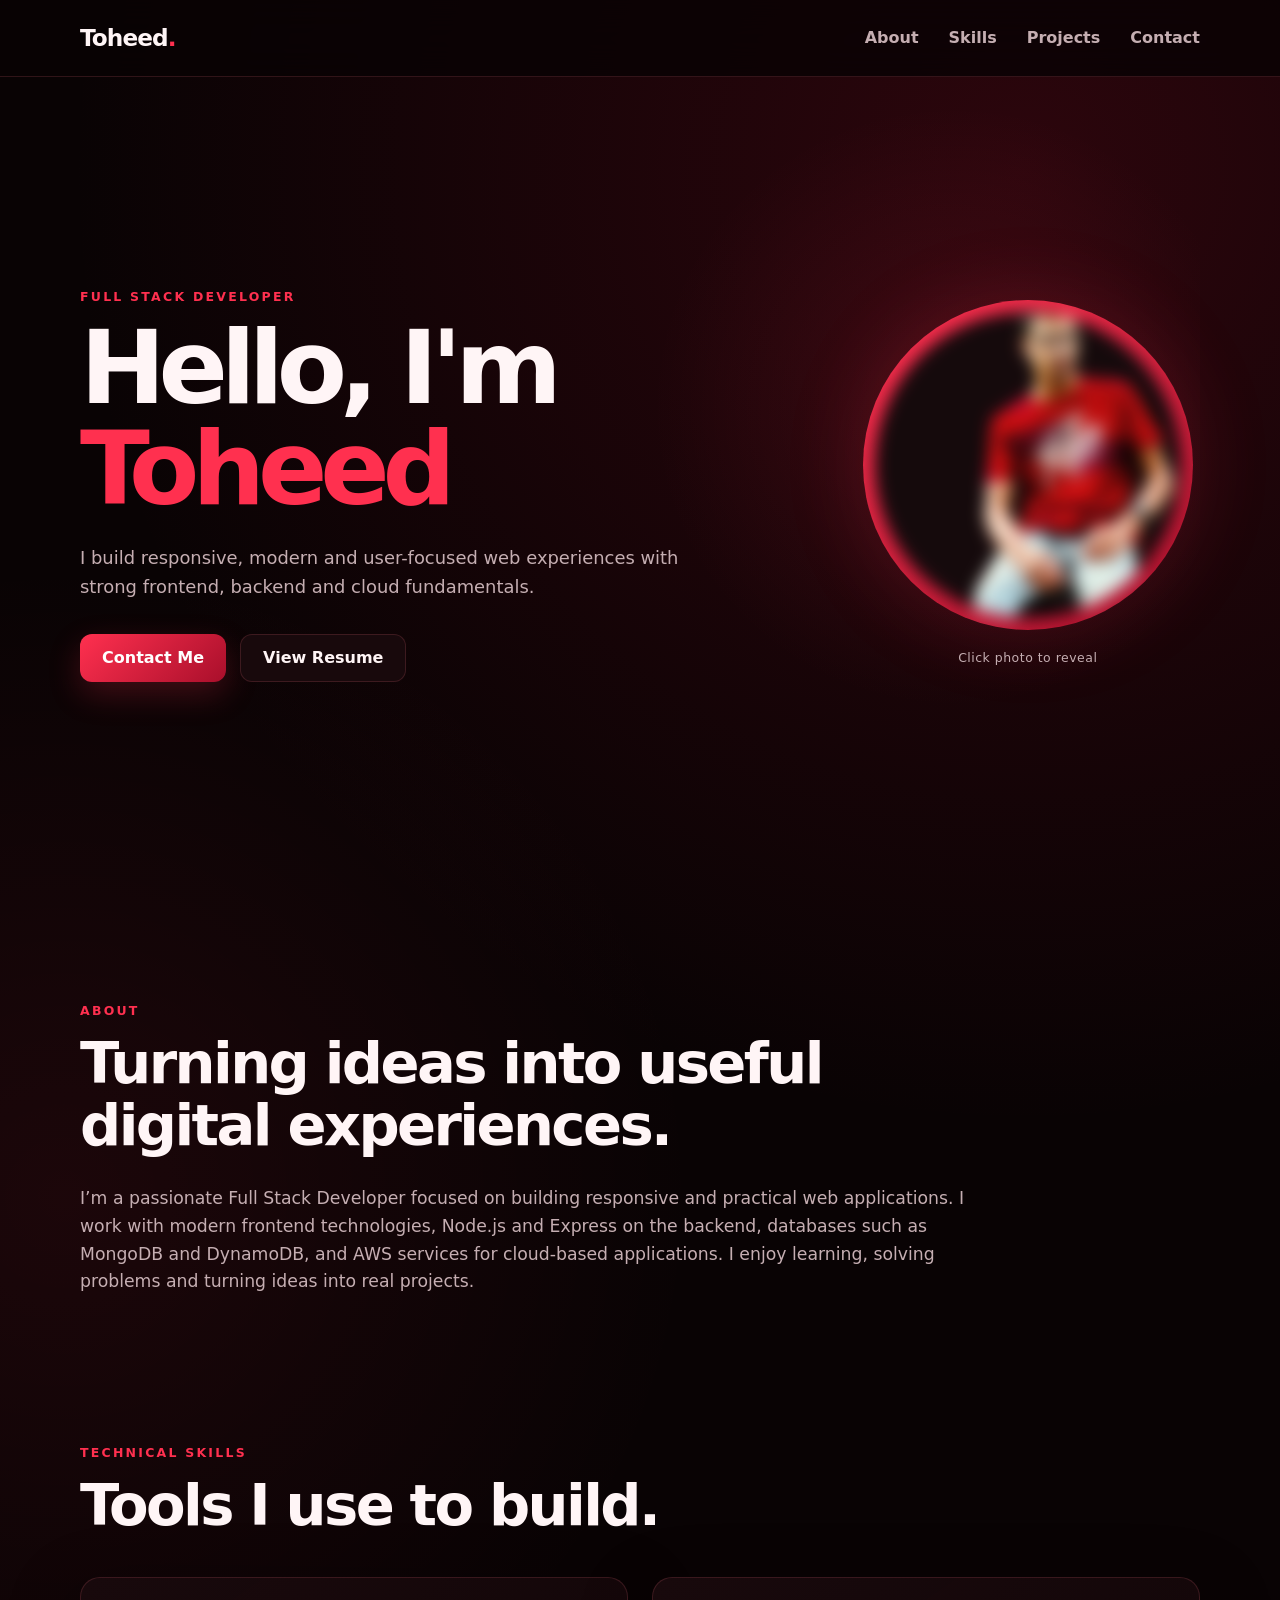
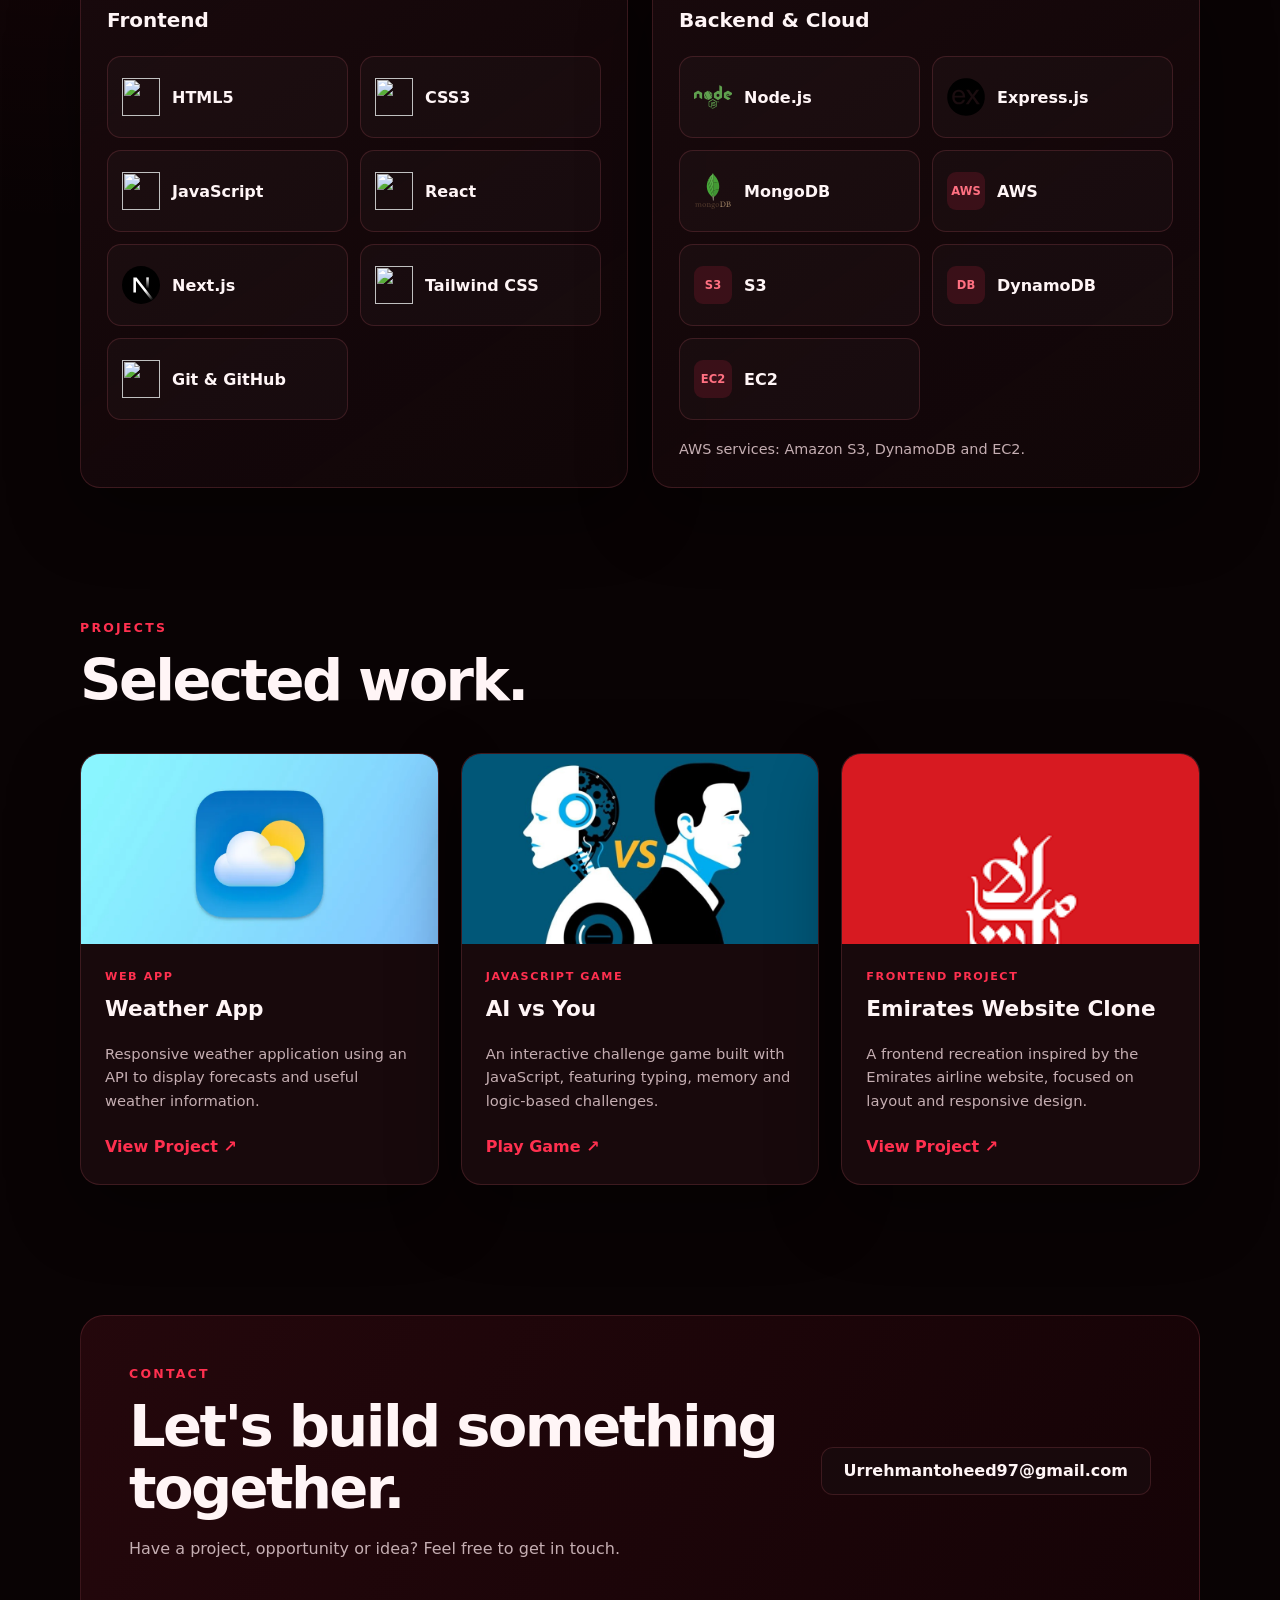
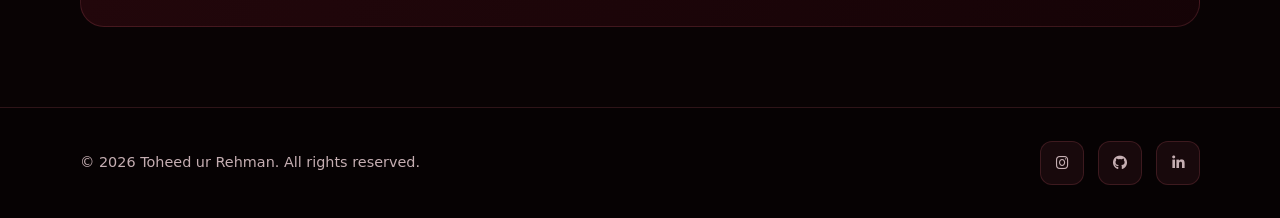
==== commit 071f1674: "Add modern dark red UI, social icons and click-to-reveal photo" ====
--- a/portfolio.html
+++ b/portfolio.html
@@ -4,11 +4,12 @@
     <meta charset="UTF-8" />
     <meta name="viewport" content="width=device-width, initial-scale=1.0" />
     <meta name="description" content="Toheed ur Rehman — Full Stack Developer portfolio showcasing frontend, backend, AWS and web development projects." />
-    <meta name="theme-color" content="#0b0f19" />
+    <meta name="theme-color" content="#100406" />
     <link rel="icon" type="image/jpeg" href="T-logo.jpeg" />
     <link rel="preconnect" href="https://fonts.googleapis.com" />
     <link rel="preconnect" href="https://fonts.gstatic.com" crossorigin />
     <link href="https://fonts.googleapis.com/css2?family=Inter:wght@400;500;600;700;800&display=swap" rel="stylesheet" />
+    <link rel="stylesheet" href="https://cdnjs.cloudflare.com/ajax/libs/font-awesome/6.7.2/css/all.min.css" />
     <link rel="stylesheet" href="portfolio.css" />
     <title>Toheed ur Rehman | Full Stack Developer</title>
   </head>
@@ -40,10 +41,12 @@
             <a class="btn btn-secondary" href="Toheed-Resume.pdf" target="_blank" rel="noopener noreferrer">View Resume</a>
           </div>
         </div>
+
         <div class="hero-photo reveal">
-          <div class="photo-ring">
+          <button class="photo-ring" id="profile-photo" type="button" aria-label="Reveal and enlarge profile photo" aria-pressed="false">
             <img src="photo-portfolio-removebg-preview.png" alt="Portrait of Toheed ur Rehman" />
-          </div>
+          </button>
+          <p class="photo-hint">Click photo to reveal</p>
         </div>
       </section>
 
@@ -52,9 +55,7 @@
           <p class="eyebrow">ABOUT</p>
           <h2>Turning ideas into useful digital experiences.</h2>
         </div>
-        <p class="about-text">
-          I’m a passionate Full Stack Developer focused on building responsive and practical web applications. I work with modern frontend technologies, Node.js and Express on the backend, databases such as MongoDB and DynamoDB, and AWS services for cloud-based applications. I enjoy learning, solving problems and turning ideas into real projects.
-        </p>
+        <p class="about-text">I’m a passionate Full Stack Developer focused on building responsive and practical web applications. I work with modern frontend technologies, Node.js and Express on the backend, databases such as MongoDB and DynamoDB, and AWS services for cloud-based applications. I enjoy learning, solving problems and turning ideas into real projects.</p>
       </section>
 
       <section id="skills" class="section-shell section reveal">
@@ -62,7 +63,6 @@
           <p class="eyebrow">TECHNICAL SKILLS</p>
           <h2>Tools I use to build.</h2>
         </div>
-
         <div class="skill-groups">
           <div class="skill-group">
             <h3>Frontend</h3>
@@ -76,7 +76,6 @@
               <div class="skill-card"><img src="https://cdn.jsdelivr.net/gh/devicons/devicon/icons/git/git-original.svg" alt="" />Git &amp; GitHub</div>
             </div>
           </div>
-
           <div class="skill-group">
             <h3>Backend &amp; Cloud</h3>
             <div class="skills-grid">
@@ -101,42 +100,21 @@
         <div class="projects-grid">
           <article class="project-card">
             <div class="project-image"><img src="Apple-Weather-app.webp" alt="Weather app preview" /></div>
-            <div class="project-body">
-              <p class="project-type">WEB APP</p>
-              <h3>Weather App</h3>
-              <p>Responsive weather application using an API to display forecasts and useful weather information.</p>
-              <a href="https://fes-official.github.io/weather-app.github.io/" target="_blank" rel="noopener noreferrer">View Project ↗</a>
-            </div>
+            <div class="project-body"><p class="project-type">WEB APP</p><h3>Weather App</h3><p>Responsive weather application using an API to display forecasts and useful weather information.</p><a href="https://fes-official.github.io/weather-app.github.io/" target="_blank" rel="noopener noreferrer">View Project ↗</a></div>
           </article>
-
           <article class="project-card">
             <div class="project-image"><img src="AI-vs-You.jpg" alt="AI vs You game preview" /></div>
-            <div class="project-body">
-              <p class="project-type">JAVASCRIPT GAME</p>
-              <h3>AI vs You</h3>
-              <p>An interactive challenge game built with JavaScript, featuring typing, memory and logic-based challenges.</p>
-              <a href="https://fes-official.github.io/AI-vs-You.github.io/game.html" target="_blank" rel="noopener noreferrer">Play Game ↗</a>
-            </div>
+            <div class="project-body"><p class="project-type">JAVASCRIPT GAME</p><h3>AI vs You</h3><p>An interactive challenge game built with JavaScript, featuring typing, memory and logic-based challenges.</p><a href="https://fes-official.github.io/AI-vs-You.github.io/game.html" target="_blank" rel="noopener noreferrer">Play Game ↗</a></div>
           </article>
-
           <article class="project-card">
             <div class="project-image"><img src="logo-emirates.png" alt="Emirates website clone preview" /></div>
-            <div class="project-body">
-              <p class="project-type">FRONTEND PROJECT</p>
-              <h3>Emirates Website Clone</h3>
-              <p>A frontend recreation inspired by the Emirates airline website, focused on layout and responsive design.</p>
-              <a href="https://fes-official.github.io/Emirates-Clone/Emirates.html" target="_blank" rel="noopener noreferrer">View Project ↗</a>
-            </div>
+            <div class="project-body"><p class="project-type">FRONTEND PROJECT</p><h3>Emirates Website Clone</h3><p>A frontend recreation inspired by the Emirates airline website, focused on layout and responsive design.</p><a href="https://fes-official.github.io/Emirates-Clone/Emirates.html" target="_blank" rel="noopener noreferrer">View Project ↗</a></div>
           </article>
         </div>
       </section>
 
       <section id="contact" class="section-shell contact-section reveal">
-        <div>
-          <p class="eyebrow">CONTACT</p>
-          <h2>Let's build something together.</h2>
-          <p>Have a project, opportunity or idea? Feel free to get in touch.</p>
-        </div>
+        <div><p class="eyebrow">CONTACT</p><h2>Let's build something together.</h2><p>Have a project, opportunity or idea? Feel free to get in touch.</p></div>
         <a class="email-button" href="mailto:Urrehmantoheed97@gmail.com">Urrehmantoheed97@gmail.com</a>
       </section>
     </main>
@@ -145,9 +123,9 @@
       <div class="container footer-inner">
         <p>&copy; <span class="year"></span> Toheed ur Rehman. All rights reserved.</p>
         <div class="social-links" aria-label="Social links">
-          <a href="https://www.instagram.com/toheedurrehma/" target="_blank" rel="noopener noreferrer" aria-label="Instagram">Instagram</a>
-          <a href="https://github.com/FES-Official" target="_blank" rel="noopener noreferrer" aria-label="GitHub">GitHub</a>
-          <a href="https://www.linkedin.com/in/toheed-ur-rehman-43b91023a/" target="_blank" rel="noopener noreferrer" aria-label="LinkedIn">LinkedIn</a>
+          <a href="https://www.instagram.com/toheedurrehma/" target="_blank" rel="noopener noreferrer" aria-label="Instagram" title="Instagram"><i class="fa-brands fa-instagram" aria-hidden="true"></i></a>
+          <a href="https://github.com/FES-Official" target="_blank" rel="noopener noreferrer" aria-label="GitHub" title="GitHub"><i class="fa-brands fa-github" aria-hidden="true"></i></a>
+          <a href="https://www.linkedin.com/in/toheed-ur-rehman-43b91023a/" target="_blank" rel="noopener noreferrer" aria-label="LinkedIn" title="LinkedIn"><i class="fa-brands fa-linkedin-in" aria-hidden="true"></i></a>
         </div>
       </div>
     </footer>
--- a/portfolio.css
+++ b/portfolio.css
@@ -1,422 +1,153 @@
-/* General Styling */
+* { box-sizing: border-box; }
+
+:root {
+  --bg: #090304;
+  --bg-soft: #120608;
+  --surface: #18090c;
+  --surface-2: #210d11;
+  --text: #fff5f6;
+  --muted: #c5aeb2;
+  --accent: #ff304f;
+  --accent-2: #a90f2b;
+  --accent-soft: rgba(255, 48, 79, 0.14);
+  --border: rgba(255, 112, 132, 0.16);
+  --shadow: 0 24px 70px rgba(0, 0, 0, 0.45);
+}
+
+html { scroll-behavior: smooth; }
 body {
   margin: 0;
-  padding: 0;
-  font-family: system-ui, -apple-system, BlinkMacSystemFont, "Segoe UI", Roboto,
-    Oxygen, Ubuntu, Cantarell, "Open Sans", "Helvetica Neue", sans-serif;
-  background: radial-gradient(red, black);
-  color: white;
-  scroll-behavior: smooth;
+  background: radial-gradient(circle at 80% 5%, rgba(169,15,43,.22), transparent 28%), radial-gradient(circle at 5% 35%, rgba(255,48,79,.08), transparent 25%), var(--bg);
+  color: var(--text);
+  font-family: "Inter", system-ui, -apple-system, BlinkMacSystemFont, "Segoe UI", sans-serif;
+  line-height: 1.6;
+}
+a { color: inherit; text-decoration: none; }
+img { max-width: 100%; display: block; }
+button, a { -webkit-tap-highlight-color: transparent; }
+.container, .section-shell { width: min(1120px, calc(100% - 40px)); margin-inline: auto; }
+
+.site-header {
+  position: sticky; top: 0; z-index: 100;
+  background: rgba(9,3,4,.82);
+  backdrop-filter: blur(18px);
+  border-bottom: 1px solid var(--border);
+}
+.nav { min-height: 76px; display: flex; align-items: center; justify-content: space-between; gap: 24px; }
+.brand { font-size: 1.45rem; font-weight: 800; letter-spacing: -.04em; }
+.brand span, .hero h1 span { color: var(--accent); }
+.nav-links { display: flex; align-items: center; gap: 30px; list-style: none; margin: 0; padding: 0; }
+.nav-links a { color: var(--muted); font-weight: 600; transition: color .25s ease; }
+.nav-links a:hover, .nav-links a:focus-visible { color: var(--accent); }
+.menu-toggle { display: none; background: transparent; border: 0; padding: 8px; cursor: pointer; }
+.menu-toggle span { display: block; width: 25px; height: 2px; margin: 5px; background: var(--text); }
+
+.hero {
+  min-height: calc(100vh - 76px); display: grid; grid-template-columns: 1.35fr .65fr; align-items: center; gap: 60px;
+  padding-top: 70px; padding-bottom: 80px;
+  background: radial-gradient(circle at 78% 40%, rgba(255,48,79,.12), transparent 30%);
+}
+.eyebrow { margin: 0 0 12px; color: var(--accent); font-size: .78rem; font-weight: 800; letter-spacing: .18em; }
+.hero h1 { margin: 0; max-width: 760px; font-size: clamp(3rem, 8vw, 6.5rem); line-height: .98; letter-spacing: -.07em; }
+.hero-text { max-width: 650px; margin: 25px 0 0; color: var(--muted); font-size: 1.12rem; }
+.button-group { display: flex; flex-wrap: wrap; gap: 14px; margin-top: 32px; }
+.btn, .email-button { display: inline-flex; align-items: center; justify-content: center; min-height: 48px; padding: 0 22px; border-radius: 12px; font-weight: 700; transition: transform .25s ease, box-shadow .25s ease, background .25s ease; }
+.btn:hover, .email-button:hover { transform: translateY(-2px); }
+.btn-primary { color: white; background: linear-gradient(135deg, var(--accent), var(--accent-2)); box-shadow: 0 12px 32px rgba(255,48,79,.22); }
+.btn-secondary { border: 1px solid var(--border); background: var(--surface); }
+.btn-secondary:hover { background: var(--surface-2); border-color: rgba(255,48,79,.4); }
+
+.hero-photo { display: grid; place-items: center; }
+.photo-ring {
+  width: min(330px, 72vw); aspect-ratio: 1; padding: 12px; border: 0; cursor: pointer; border-radius: 50%;
+  background: linear-gradient(145deg, var(--accent), var(--accent-2));
+  box-shadow: 0 0 80px rgba(255,48,79,.18); overflow: hidden;
+  transition: transform .45s cubic-bezier(.2,.8,.2,1), box-shadow .45s ease;
+}
+.photo-ring img {
+  width: 100%; height: 100%; object-fit: cover; border-radius: 50%; background: var(--surface);
+  filter: blur(8px) saturate(.75); transform: scale(1); transition: filter .45s ease, transform .55s cubic-bezier(.2,.8,.2,1);
+}
+.photo-ring:hover { box-shadow: 0 0 100px rgba(255,48,79,.28); }
+.photo-ring.revealed { transform: scale(1.3); box-shadow: 0 0 110px rgba(255,48,79,.35); }
+.photo-ring.revealed img { filter: blur(0) saturate(1); transform: scale(1.02); }
+.photo-hint { margin: 18px 0 0; color: var(--muted); font-size: .78rem; letter-spacing: .04em; text-align: center; }
+
+.section { padding-top: 100px; padding-bottom: 30px; }
+.section-heading { max-width: 760px; }
+.section h2, .contact-section h2 { margin: 0; font-size: clamp(2rem, 5vw, 3.6rem); line-height: 1.08; letter-spacing: -.045em; }
+.about-text { max-width: 900px; margin-top: 28px; color: var(--muted); font-size: 1.08rem; }
+
+.skill-groups { display: grid; grid-template-columns: 1fr 1fr; gap: 24px; margin-top: 40px; }
+.skill-group { padding: 26px; background: linear-gradient(145deg, var(--surface), rgba(24,9,12,.55)); border: 1px solid var(--border); border-radius: 20px; box-shadow: var(--shadow); }
+.skill-group h3 { margin: 0 0 20px; font-size: 1.25rem; }
+.skills-grid { display: grid; grid-template-columns: repeat(2, minmax(0,1fr)); gap: 12px; }
+.skill-card { min-height: 82px; display: flex; align-items: center; gap: 12px; padding: 14px; border: 1px solid var(--border); border-radius: 14px; background: rgba(255,255,255,.025); font-weight: 700; transition: transform .25s ease, border-color .25s ease, background .25s ease; }
+.skill-card:hover { transform: translateY(-3px); border-color: rgba(255,48,79,.45); background: var(--accent-soft); }
+.skill-card img { width: 38px; height: 38px; object-fit: contain; flex: 0 0 auto; }
+.text-icon { width: 38px; height: 38px; display: grid; place-items: center; flex: 0 0 auto; border-radius: 9px; background: #3a1018; color: #ff7081; font-size: .72rem; font-weight: 900; }
+.skill-note { margin: 18px 0 0; color: var(--muted); font-size: .9rem; }
+
+.projects-grid { display: grid; grid-template-columns: repeat(3,1fr); gap: 22px; margin-top: 40px; }
+.project-card { overflow: hidden; background: var(--surface); border: 1px solid var(--border); border-radius: 20px; box-shadow: var(--shadow); transition: transform .3s ease, border-color .3s ease; }
+.project-card:hover { transform: translateY(-7px); border-color: rgba(255,48,79,.4); }
+.project-image { height: 190px; display: grid; place-items: center; overflow: hidden; background: var(--surface-2); }
+.project-image img { width: 100%; height: 100%; object-fit: cover; transition: transform .4s ease; }
+.project-card:hover .project-image img { transform: scale(1.04); }
+.project-body { padding: 24px; }
+.project-type { margin: 0 0 7px; color: var(--accent); font-size: .7rem; font-weight: 800; letter-spacing: .14em; }
+.project-body h3 { margin: 0; font-size: 1.35rem; }
+.project-body p:not(.project-type) { min-height: 78px; color: var(--muted); font-size: .92rem; }
+.project-body a { color: var(--accent); font-weight: 700; }
+
+.contact-section { margin-top: 100px; margin-bottom: 80px; padding: 48px; display: flex; align-items: center; justify-content: space-between; gap: 30px; border: 1px solid var(--border); border-radius: 24px; background: linear-gradient(120deg, rgba(255,48,79,.11), rgba(169,15,43,.08)); }
+.contact-section p:not(.eyebrow) { color: var(--muted); }
+.email-button { border: 1px solid var(--border); background: var(--surface); white-space: nowrap; }
+.footer { border-top: 1px solid var(--border); background: #060203; }
+.footer-inner { min-height: 110px; display: flex; align-items: center; justify-content: space-between; gap: 20px; color: var(--muted); font-size: .9rem; }
+.social-links { display: flex; align-items: center; gap: 14px; }
+.social-links a { width: 44px; height: 44px; display: grid; place-items: center; border: 1px solid var(--border); border-radius: 12px; background: var(--surface); transition: transform .25s ease, color .25s ease, border-color .25s ease, background .25s ease; }
+.social-links a:hover, .social-links a:focus-visible { color: var(--accent); border-color: rgba(255,48,79,.5); background: var(--accent-soft); transform: translateY(-3px); }
+.social-links svg { width: 22px; height: 22px; fill: currentColor; stroke: currentColor; stroke-width: 1.5; }
+.social-links a:first-child svg { fill: none; }
+
+.reveal { opacity: 0; transform: translateY(22px); transition: opacity .7s ease, transform .7s ease; }
+.reveal.visible { opacity: 1; transform: translateY(0); }
+
+@media (max-width: 850px) {
+  .hero { grid-template-columns: 1fr; text-align: center; padding-top: 55px; }
+  .hero-content { order: 2; }
+  .hero-photo { order: 1; }
+  .hero-text { margin-inline: auto; }
+  .button-group { justify-content: center; }
+  .skill-groups, .projects-grid { grid-template-columns: 1fr; }
+  .project-body p:not(.project-type) { min-height: auto; }
+  .contact-section { align-items: flex-start; flex-direction: column; }
 }
 
-.container {
-  max-width: 1200px;
-  margin: auto;
-  padding: 0 1rem;
-}
-.container .name {
-  font-size: 30px;
-  color: aqua;
-}
-header {
-  background: #222;
-  color: #fff;
-}
-.photo img {
-  width: 100%;
-  height: 100%;
-  object-fit: cover;
-  filter: blur(5px);
-  transition: all 0.5s ease;
-}
-#about p {
-  font-weight: 600;
-}
-.photo img:hover {
-  transform: scale(1.1);
-  filter: blur(0px) brightness(110%) drop-shadow(1px 1px 10px white);
-}
-.photo-wraper {
-  width: 250px;
-  height: 250px;
-  border: 15px solid white;
-  overflow: hidden;
-  border-radius: 50%;
-  position: relative;
+@media (max-width: 680px) {
+  .container, .section-shell { width: min(100% - 28px, 1120px); }
+  .nav { min-height: 68px; }
+  .menu-toggle { display: block; }
+  .nav-links { position: absolute; top: 68px; left: 0; right: 0; display: none; flex-direction: column; align-items: stretch; gap: 0; padding: 10px 14px 18px; background: rgba(9,3,4,.98); border-bottom: 1px solid var(--border); }
+  .nav-links.open { display: flex; }
+  .nav-links a { display: block; padding: 13px 10px; }
+  .hero h1 { font-size: clamp(2.7rem,15vw,4.5rem); }
+  .hero { min-height: auto; }
+  .section { padding-top: 75px; }
+  .skill-group { padding: 18px; }
+  .skills-grid { grid-template-columns: 1fr; }
+  .contact-section { margin-top: 70px; margin-bottom: 55px; padding: 28px 22px; }
+  .email-button { white-space: normal; text-align: center; width: 100%; }
+  .footer-inner { flex-direction: column; justify-content: center; padding: 24px 0; text-align: center; }
 }
 
-nav {
-  display: flex;
-  justify-content: space-between;
-  align-items: center;
+@media (max-width: 420px) {
+  .photo-ring.revealed { transform: scale(1.12); }
 }
 
-nav ul {
-  display: flex;
-  gap: 1.5rem;
-  list-style: none;
+@media (prefers-reduced-motion: reduce) {
+  html { scroll-behavior: auto; }
+  *, *::before, *::after { animation-duration: .01ms !important; animation-iteration-count: 1 !important; transition-duration: .01ms !important; }
+  .reveal { opacity: 1; transform: none; }
 }
-nav ul li button {
-  width: 80px;
-  height: 30px;
-  background-color: #222;
-  border: 3px solid #222;
-  border-radius: 5px;
-  font-size: 15px;
-  cursor: pointer;
-  color: white;
-  transition: all 0.5s ease;
-  font-weight: 550;
-}
-nav ul li button:hover {
-  border-bottom: 3px solid rgb(0, 255, 242);
-}
-
-nav a:hover {
-  color: #61dafb;
-}
-
-/* Hero Section */
-.hero {
-  text-align: center;
-  padding: 5rem 2rem;
-  display: flex;
-  justify-content: space-around;
-  background: #b61b1b;
-  color: white;
-}
-
-.hero h2 {
-  font-size: 2.5rem;
-  animation: fadeUp 1s ease-out;
-}
-
-.highlight {
-  color: aqua;
-}
-
-.hero p {
-  margin-top: 0.5rem;
-  font-size: 21px;
-}
-
-.hero button {
-  margin: 1.5rem;
-  padding: 0.7rem 1.5rem;
-  background: black;
-  border: 3px solid white;
-  color: white;
-  font-weight: 600;
-  border-radius: 30px;
-  font-size: 1rem;
-  cursor: pointer;
-  position: relative;
-  overflow: hidden;
-  transition: all 0.5s ease;
-}
-.cta-button {
-  z-index: 1;
-}
-.cta-button::before {
-  content: "";
-  width: 0%;
-  height: 100%;
-  position: absolute;
-  top: 0px;
-  left: 0px;
-  background-color: white;
-  transition: all 0.5s ease;
-  z-index: -1;
-}
-.cta-button::after {
-  content: "";
-  width: 0%;
-  height: 100%;
-  position: absolute;
-  top: 0px;
-  right: 0px;
-  background-color: white;
-  transition: all 0.5s ease;
-  z-index: -1;
-}
-.cta-button:hover {
-  color: black;
-}
-.hero button:hover::before {
-  width: 50%;
-}
-.hero button:hover::after {
-  width: 50%;
-}
-.resume-button {
-  position: relative;
-  z-index: 1;
-}
-.resume-button:hover {
-  color: black;
-}
-.resume-button::before {
-  content: "";
-  width: 0%;
-  height: 100%;
-  position: absolute;
-  top: 0px;
-  left: 0px;
-  background-color: white;
-  transition: all 0.5s ease;
-  z-index: -1;
-}
-.resume-button::after {
-  content: "";
-  width: 0%;
-  height: 100%;
-  position: absolute;
-  top: 0px;
-  right: 0px;
-  background-color: white;
-  transition: all 0.5s ease;
-  z-index: -1;
-}
-.resume-button:hover::before {
-  width: 50%;
-}
-.resume-button:hover::after {
-  width: 50%;
-}
-/* Sections */
-.section {
-  padding: 3rem 2rem;
-  max-width: 900px;
-  margin: auto;
-}
-
-/* Skills */
-.skills-list {
-  flex-wrap: wrap;
-  gap: 1rem;
-  padding-top: 1rem;
-}
-
-.footer-links {
-  margin-bottom: 15px;
-}
-
-.footer-links h3 {
-  margin-bottom: 10px;
-}
-.footer-links ul {
-  list-style: none;
-  padding: 0;
-}
-
-.footer-links ul li {
-  display: inline;
-  margin: 0 10px;
-}
-
-.footer-links ul li a {
-  color: #00bcd4;
-  text-decoration: none;
-}
-
-.footer-links ul li a:hover {
-  text-decoration: underline;
-}
-.skills-list li {
-  background: #fff;
-  display: flex;
-  justify-content: center;
-  box-shadow: 0 4px 8px rgba(0, 0, 0, 0.1);
-  padding: 10px;
-  margin: 10px;
-  font-weight: 600;
-  width: 150px;
-  height: auto;
-  color: #222;
-  list-style-type: none;
-  border-radius: 8px;
-  transition: transform 0.3s;
-}
-
-.skills-list li:hover {
-  transform: scale(1.1);
-}
-
-/* Projects */
-.project-card {
-  background: white;
-  width: 427px;
-  color: black;
-  margin-bottom: 1.5rem;
-  padding: 1rem;
-  border-radius: 8px;
-  box-shadow: 0 6px 15px rgba(0, 0, 0, 0.1);
-  transition: transform 0.4s;
-}
-.project-card p {
-  font-weight: 600;
-}
-.project-card:hover {
-  transform: translateY(-5px);
-}
-
-/* Contact */
-.email-button {
-  display: inline-block;
-  padding: 12px 24px;
-  background: linear-gradient(135deg, #6e8efb, #a777e3);
-  color: white;
-  font-size: 1.1rem;
-  text-decoration: none;
-  border-radius: 8px;
-  box-shadow: 0 4px 15px rgba(0, 0, 0, 0.2);
-  transition: transform 0.3s ease, box-shadow 0.3s ease;
-  animation: pulse 2s infinite;
-}
-@keyframes pulse {
-  0% {
-    transform: scale(1);
-    box-shadow: 0 0 0 0 rgba(167, 119, 227, 0.7);
-  }
-  70% {
-    transform: scale(1.05);
-    box-shadow: 0 0 0 10px rgba(167, 119, 227, 0);
-  }
-  100% {
-    transform: scale(1);
-    box-shadow: 0 0 0 0 rgba(167, 119, 227, 0);
-  }
-}
-.email-button:hover {
-  transform: scale(1.05);
-  box-shadow: 0 6px 20px rgba(0, 0, 0, 0.3);
-}
-
-@keyframes bounce {
-  0%,
-  100% {
-    transform: translateY(0);
-  }
-  50% {
-    transform: translateY(-8px);
-  }
-}
-
-/* Footer */
-footer {
-  text-align: center;
-  height: 150px;
-  padding: 20px;
-  background-color: #111;
-  color: #fff;
-  margin-top: 50px;
-}
-
-.links {
-  margin-top: 10px;
-  display: flex;
-  justify-content: center;
-  gap: 20px;
-}
-.links a {
-  text-decoration: none;
-}
-.social-icon img {
-  width: 30px;
-  height: 30px;
-  margin: 10px;
-  transition: transform 0.3s ease, filter 0.3s ease;
-  filter: grayscale(100%);
-}
-.social-icon {
-  color: transparent;
-}
-.social-icon:hover img {
-  transform: scale(1.2);
-  filter: grayscale(0%) drop-shadow(0 0 5px rgba(255, 255, 255, 0.6));
-}
-
-/* Animations */
-
-.fade-in {
-  opacity: 0;
-  transform: translateY(20px);
-  animation: fadeIn 1s ease-out forwards;
-  animation-delay: 0.2s;
-}
-
-@keyframes fadeIn {
-  to {
-    opacity: 1;
-    transform: translateY(0);
-  }
-}
-
-@keyframes fadeUp {
-  from {
-    opacity: 0;
-    transform: translateY(40px);
-  }
-  to {
-    opacity: 1;
-    transform: translateY(0);
-  }
-}
-/* ------------------------------------------Responcive------------------------------------------ */
-@media (max-width: 680px) {
-  nav ul {
-    display: block;
-  }
-  .hero {
-    display: block;
-  }
-  .title {
-    position: relative;
-    top: -74px;
-  }
-  .photo-wraper {
-    left: auto;
-  }
-  .project-card {
-    width: auto;
-  }
-}
-@media (max-width: 768px) {
-  nav ul {
-    flex-direction: column;
-    align-items: flex-start;
-    gap: 0.5rem;
-  }
-
-  .hero {
-    flex-direction: column-reverse;
-    text-align: center;
-  }
-
-  .photo-wraper {
-    text-align: center;
-  }
-
-  .title h2 {
-    font-size: 1.5rem;
-  }
-}
-
-@media (max-width: 480px) {
-  nav ul {
-    align-items: center;
-  }
-
-  .skills-list {
-    grid-template-columns: repeat(auto-fit, minmax(100px, 1fr));
-  }
-
-  input,
-  textarea {
-    font-size: 1rem;
-  }
-
-  button {
-    font-size: 1rem;
-  }
-}
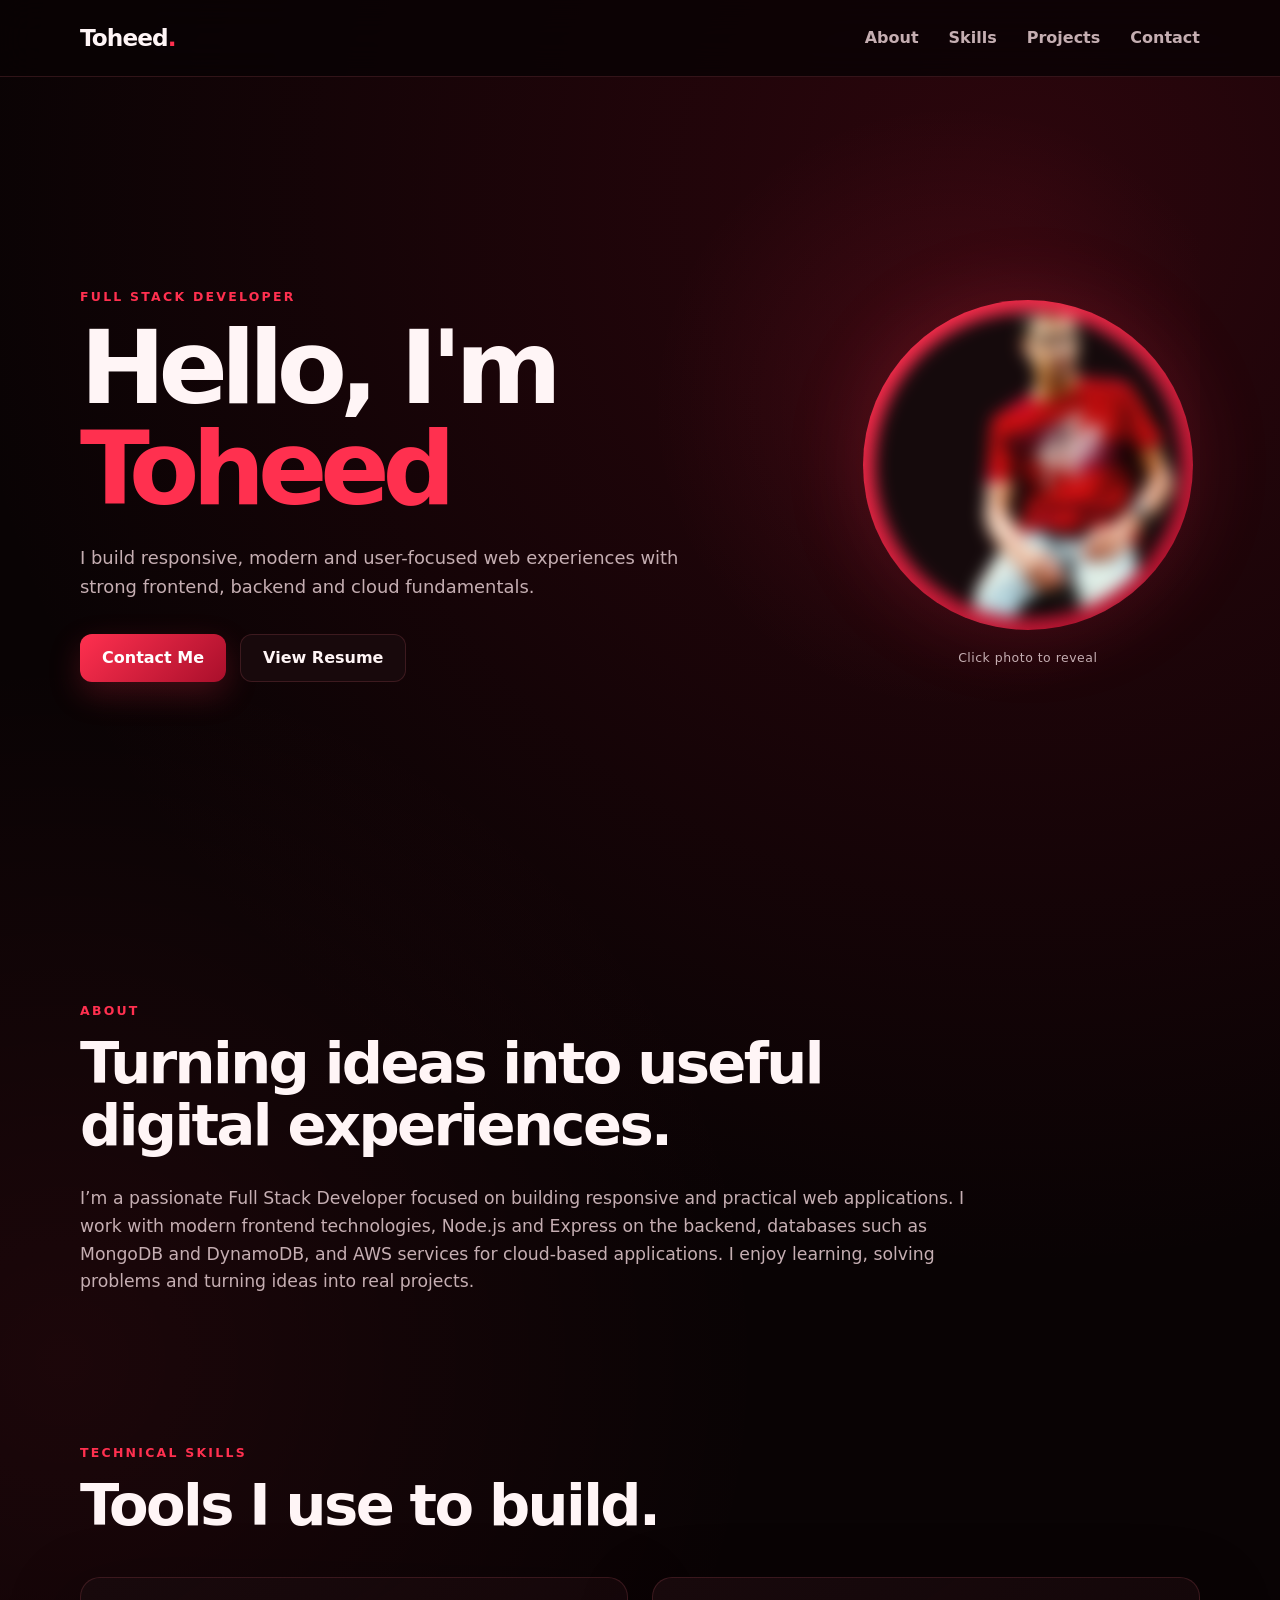
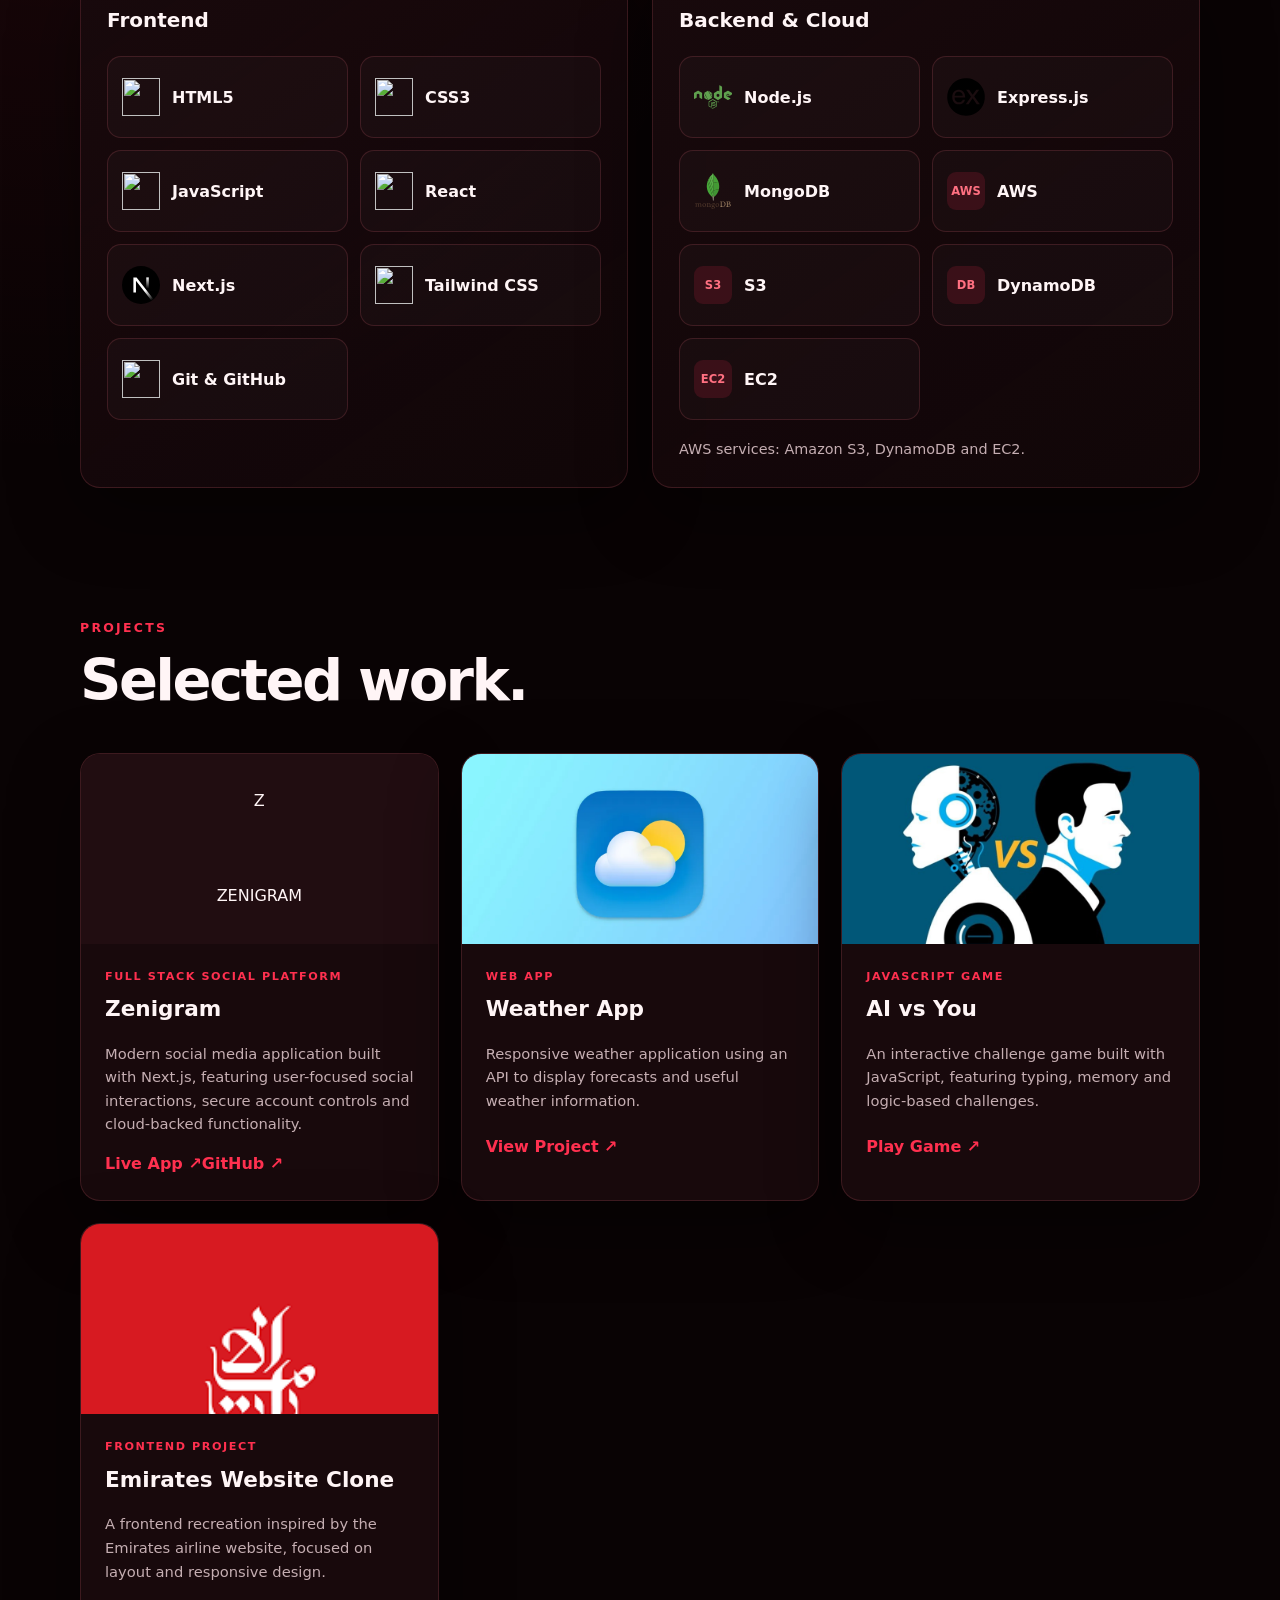
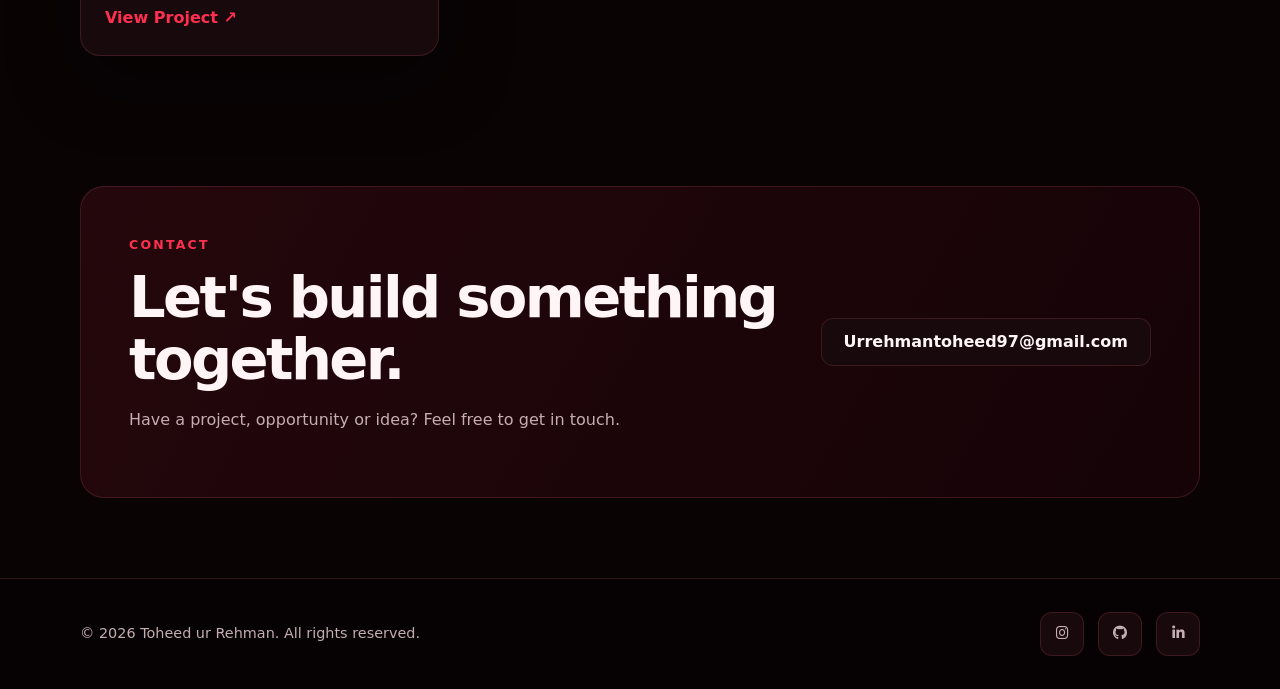
==== commit 821e6668: "Add Zenigram project to portfolio" ====
--- a/portfolio.html
+++ b/portfolio.html
@@ -98,6 +98,13 @@
           <h2>Selected work.</h2>
         </div>
         <div class="projects-grid">
+          <article class="project-card project-featured">
+            <div class="project-image zenigram-preview">
+              <span class="zenigram-mark">Z</span>
+              <span class="zenigram-name">ZENIGRAM</span>
+            </div>
+            <div class="project-body"><p class="project-type">FULL STACK SOCIAL PLATFORM</p><h3>Zenigram</h3><p>Modern social media application built with Next.js, featuring user-focused social interactions, secure account controls and cloud-backed functionality.</p><div class="project-links"><a href="https://zenigram.vercel.app" target="_blank" rel="noopener noreferrer">Live App ↗</a><a href="https://github.com/FES-Official/Zenigram" target="_blank" rel="noopener noreferrer">GitHub ↗</a></div></div>
+          </article>
           <article class="project-card">
             <div class="project-image"><img src="Apple-Weather-app.webp" alt="Weather app preview" /></div>
             <div class="project-body"><p class="project-type">WEB APP</p><h3>Weather App</h3><p>Responsive weather application using an API to display forecasts and useful weather information.</p><a href="https://fes-official.github.io/weather-app.github.io/" target="_blank" rel="noopener noreferrer">View Project ↗</a></div>
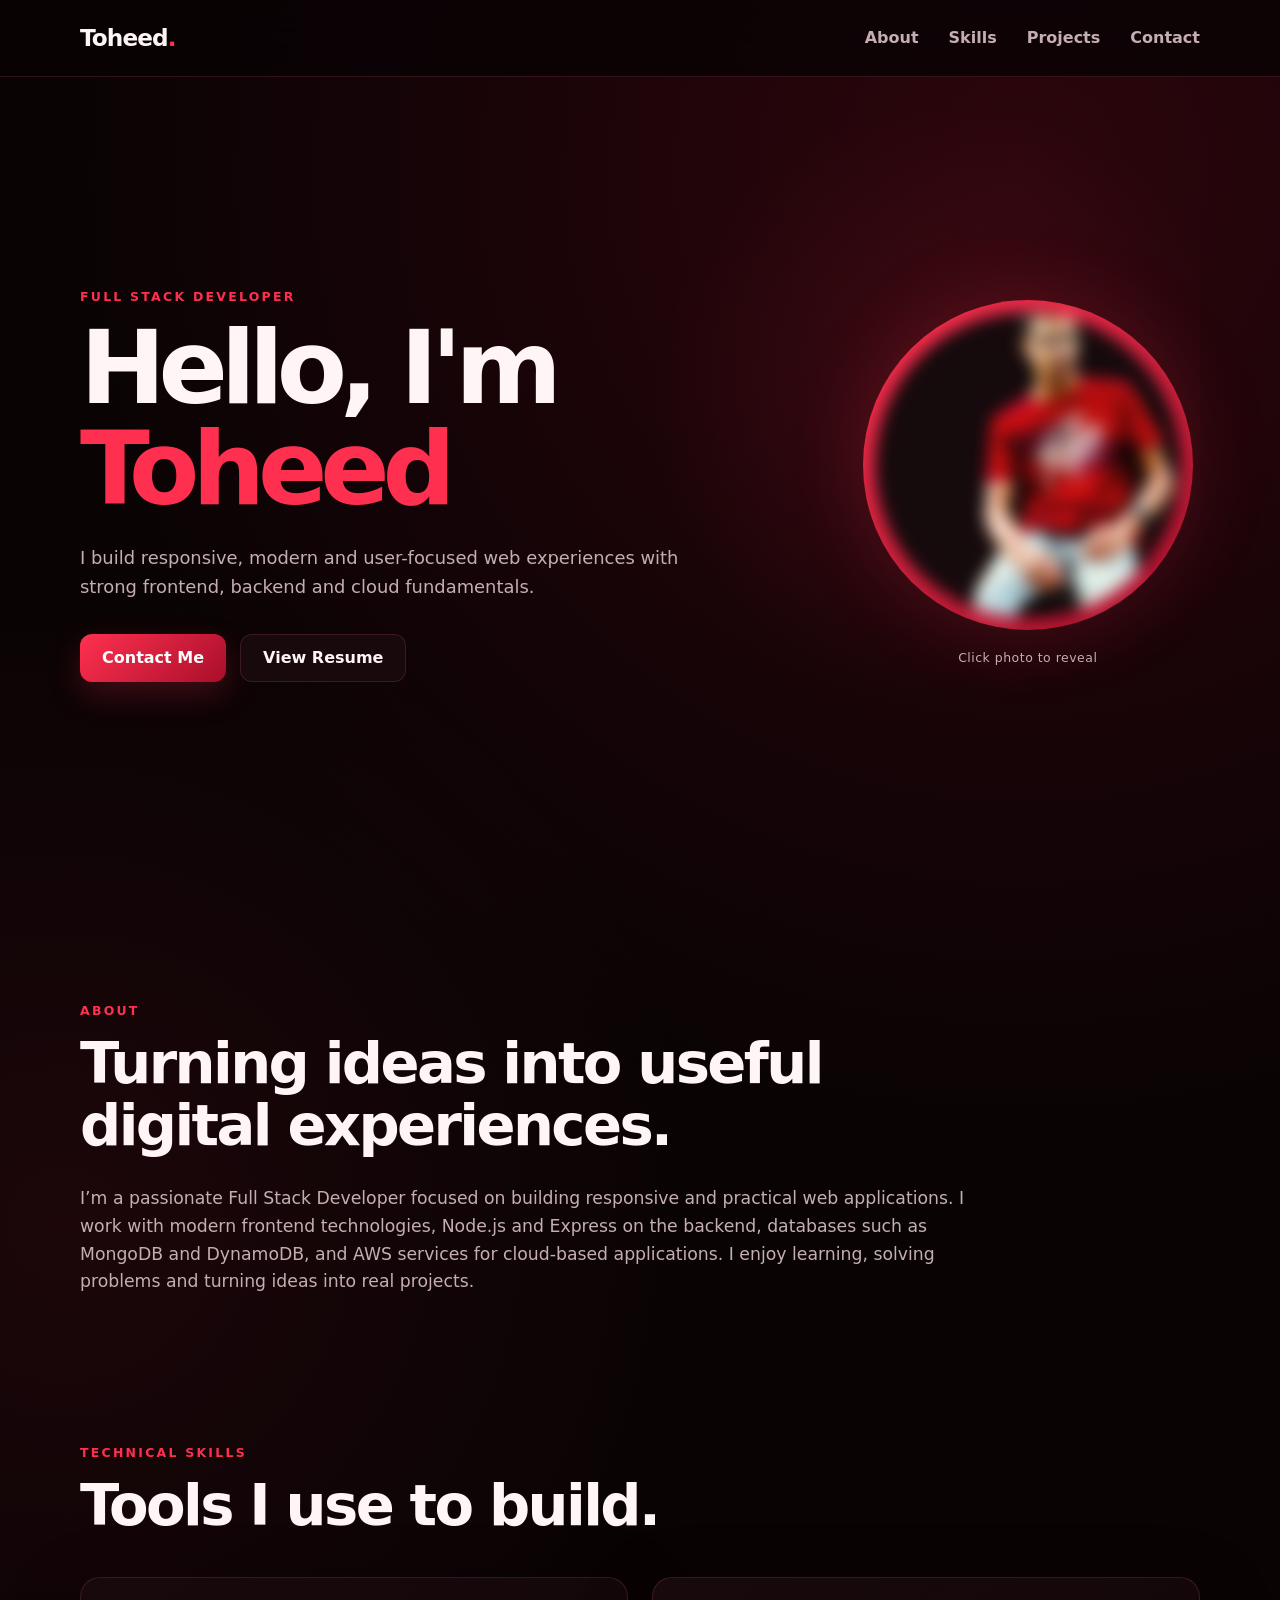
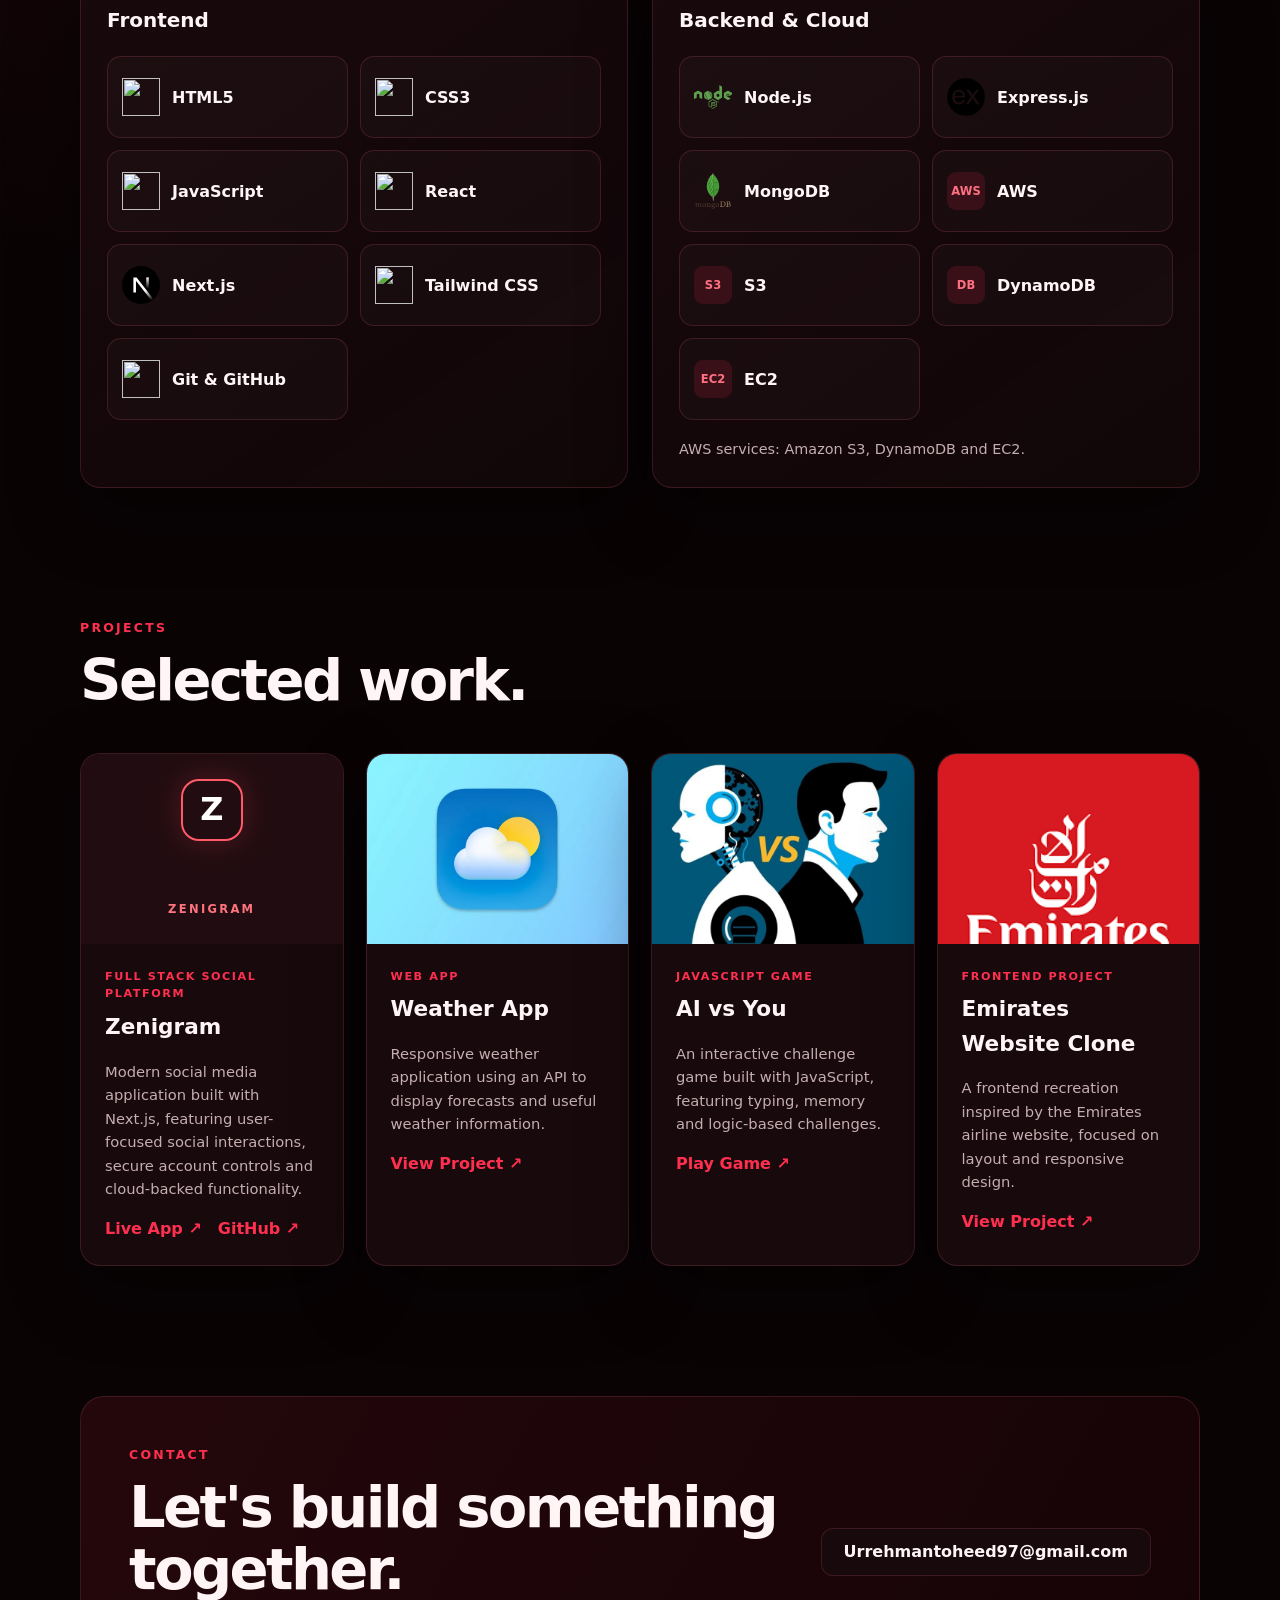
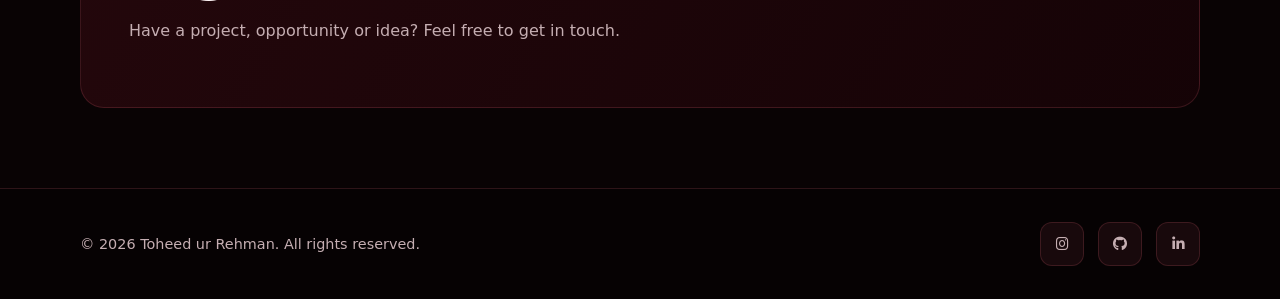
==== commit 27a0de51: "Fix resume link filename in portfolio.html" ====
--- a/portfolio.html
+++ b/portfolio.html
@@ -38,7 +38,7 @@
           <p class="hero-text">I build responsive, modern and user-focused web experiences with strong frontend, backend and cloud fundamentals.</p>
           <div class="button-group">
             <a class="btn btn-primary" href="#contact">Contact Me</a>
-            <a class="btn btn-secondary" href="Toheed-Resume.pdf" target="_blank" rel="noopener noreferrer">View Resume</a>
+            <a class="btn btn-secondary" href="Toheed_Resume.pdf" target="_blank" rel="noopener noreferrer">View Resume</a>
           </div>
         </div>
 
--- a/portfolio.css
+++ b/portfolio.css
@@ -88,7 +88,11 @@
 .text-icon { width: 38px; height: 38px; display: grid; place-items: center; flex: 0 0 auto; border-radius: 9px; background: #3a1018; color: #ff7081; font-size: .72rem; font-weight: 900; }
 .skill-note { margin: 18px 0 0; color: var(--muted); font-size: .9rem; }
 
-.projects-grid { display: grid; grid-template-columns: repeat(3,1fr); gap: 22px; margin-top: 40px; }
+.projects-grid { display: grid; grid-template-columns: repeat(4, minmax(0, 1fr)); gap: 22px; margin-top: 40px; }
+.zenigram-preview { position: relative; flex-direction: column; gap: 8px; background: radial-gradient(circle at 50% 30%, rgba(180, 25, 35, 0.42), transparent 42%), linear-gradient(135deg, #1a080b, #09080a 70%); }
+.zenigram-mark { width: 62px; height: 62px; display: grid; place-items: center; border: 2px solid #ff5a67; border-radius: 18px; color: #fff; font-size: 2rem; font-weight: 800; box-shadow: 0 0 30px rgba(255, 70, 85, .22); }
+.zenigram-name { color: #ff737e; font-size: .72rem; font-weight: 800; letter-spacing: .2em; }
+.project-links { display: flex; flex-wrap: wrap; gap: 16px; }
 .project-card { overflow: hidden; background: var(--surface); border: 1px solid var(--border); border-radius: 20px; box-shadow: var(--shadow); transition: transform .3s ease, border-color .3s ease; }
 .project-card:hover { transform: translateY(-7px); border-color: rgba(255,48,79,.4); }
 .project-image { height: 190px; display: grid; place-items: center; overflow: hidden; background: var(--surface-2); }
@@ -120,7 +124,7 @@
   .hero-photo { order: 1; }
   .hero-text { margin-inline: auto; }
   .button-group { justify-content: center; }
-  .skill-groups, .projects-grid { grid-template-columns: 1fr; }
+  .skill-groups, .projects-grid { grid-template-columns: repeat(2, minmax(0, 1fr)); }
   .project-body p:not(.project-type) { min-height: auto; }
   .contact-section { align-items: flex-start; flex-direction: column; }
 }
@@ -129,6 +133,7 @@
   .container, .section-shell { width: min(100% - 28px, 1120px); }
   .nav { min-height: 68px; }
   .menu-toggle { display: block; }
+  .projects-grid { grid-template-columns: 1fr; }
   .nav-links { position: absolute; top: 68px; left: 0; right: 0; display: none; flex-direction: column; align-items: stretch; gap: 0; padding: 10px 14px 18px; background: rgba(9,3,4,.98); border-bottom: 1px solid var(--border); }
   .nav-links.open { display: flex; }
   .nav-links a { display: block; padding: 13px 10px; }
